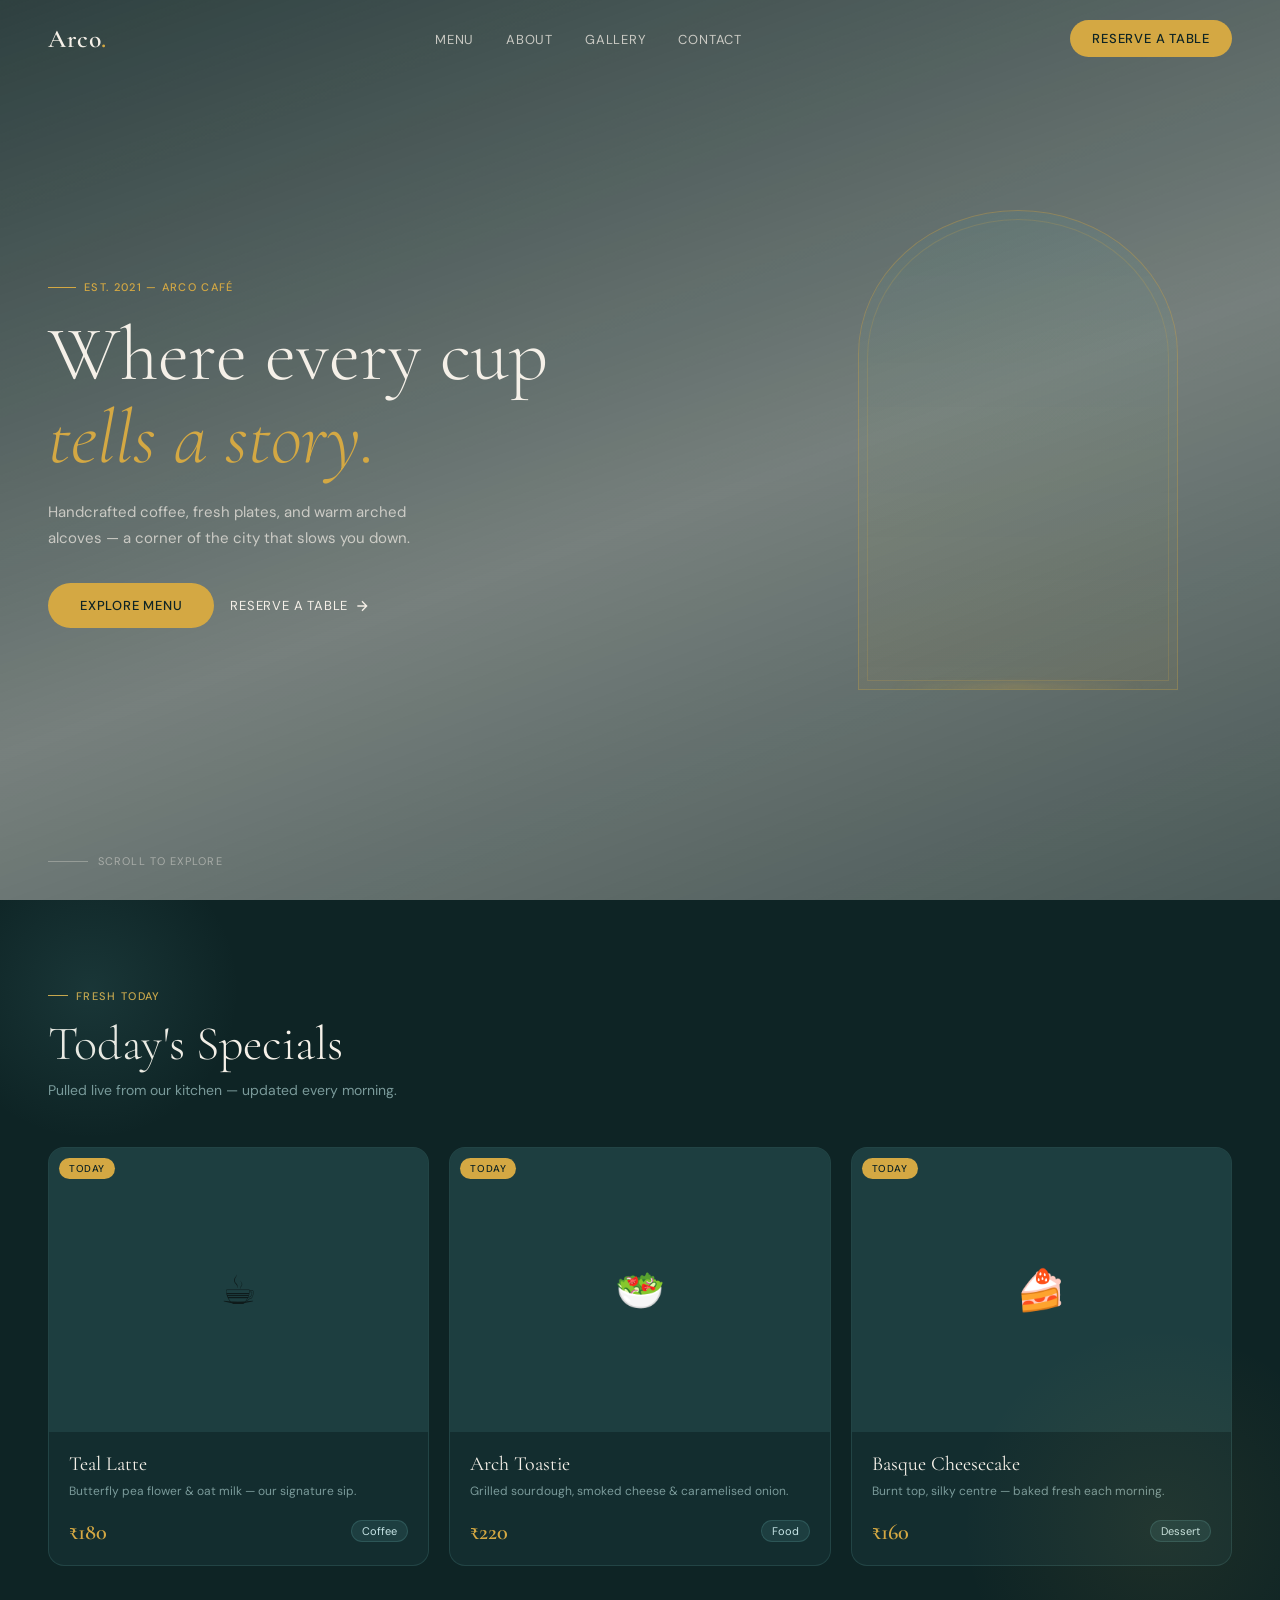
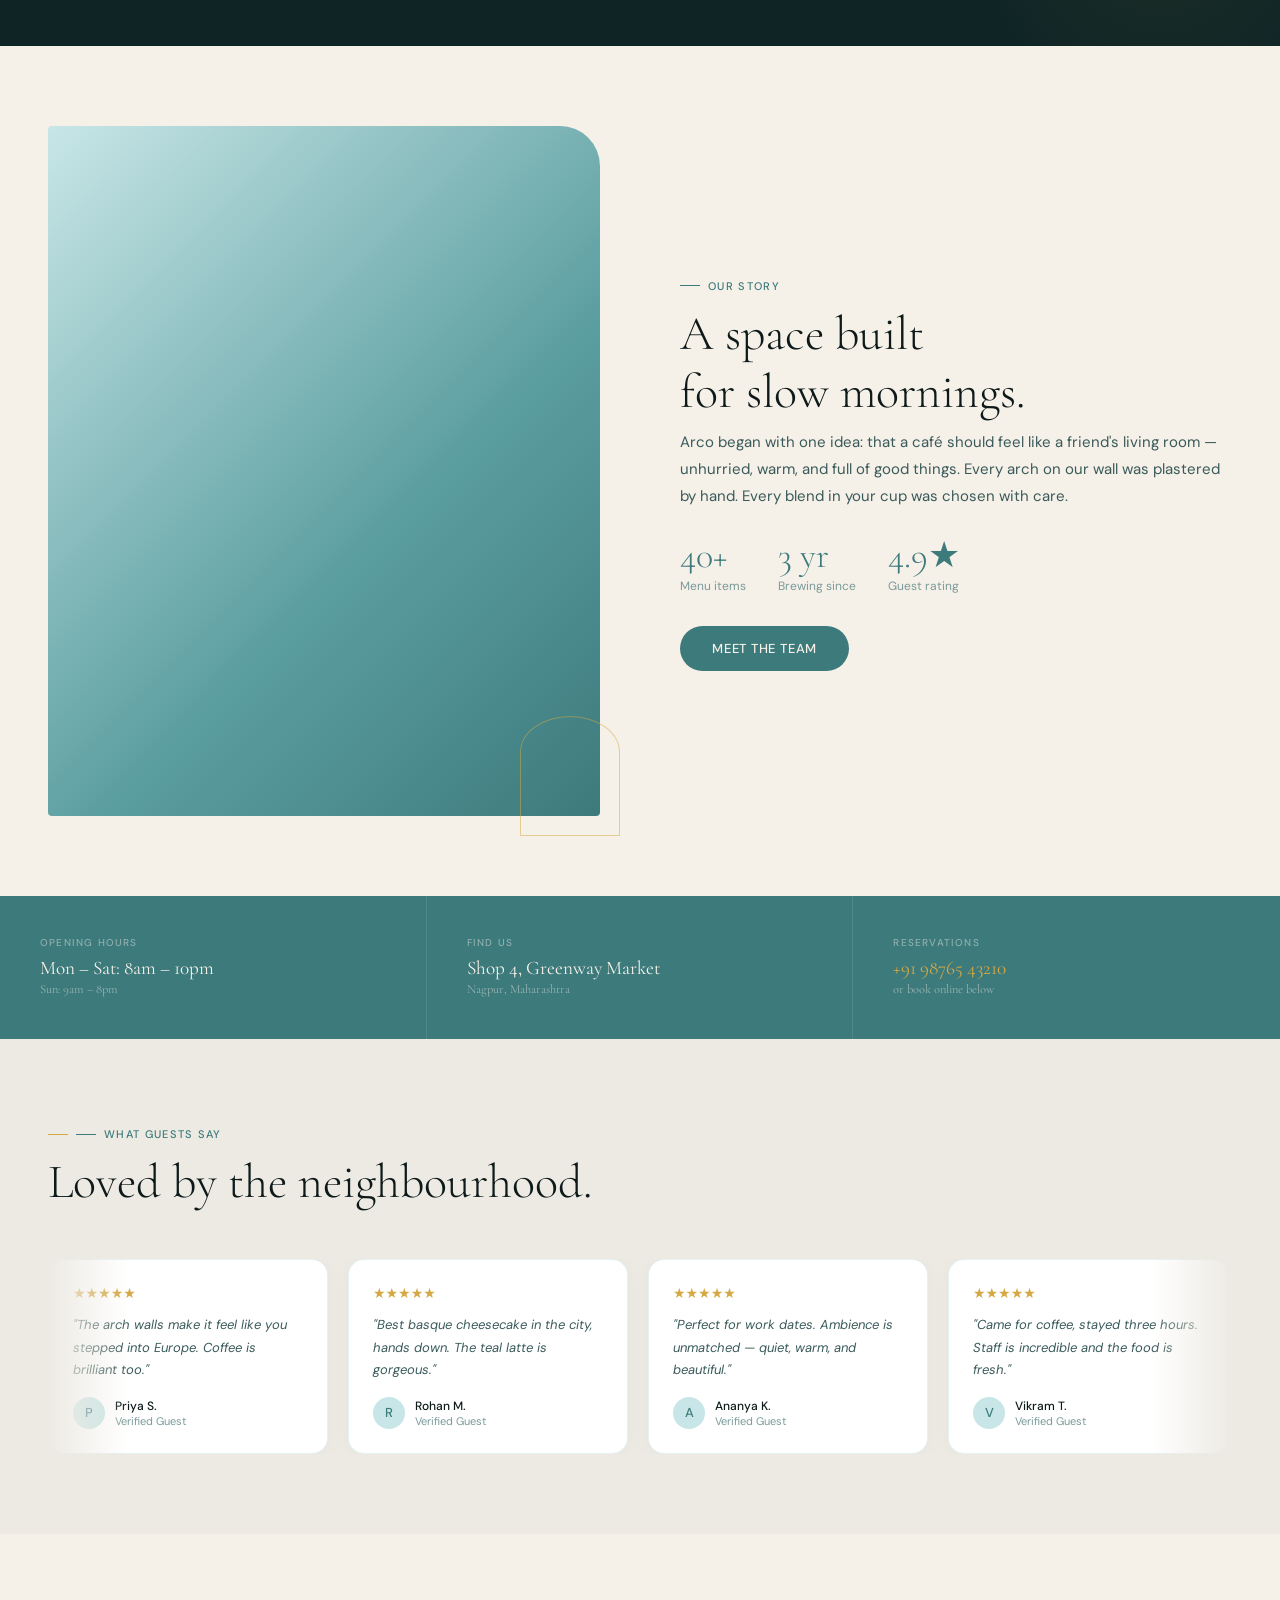
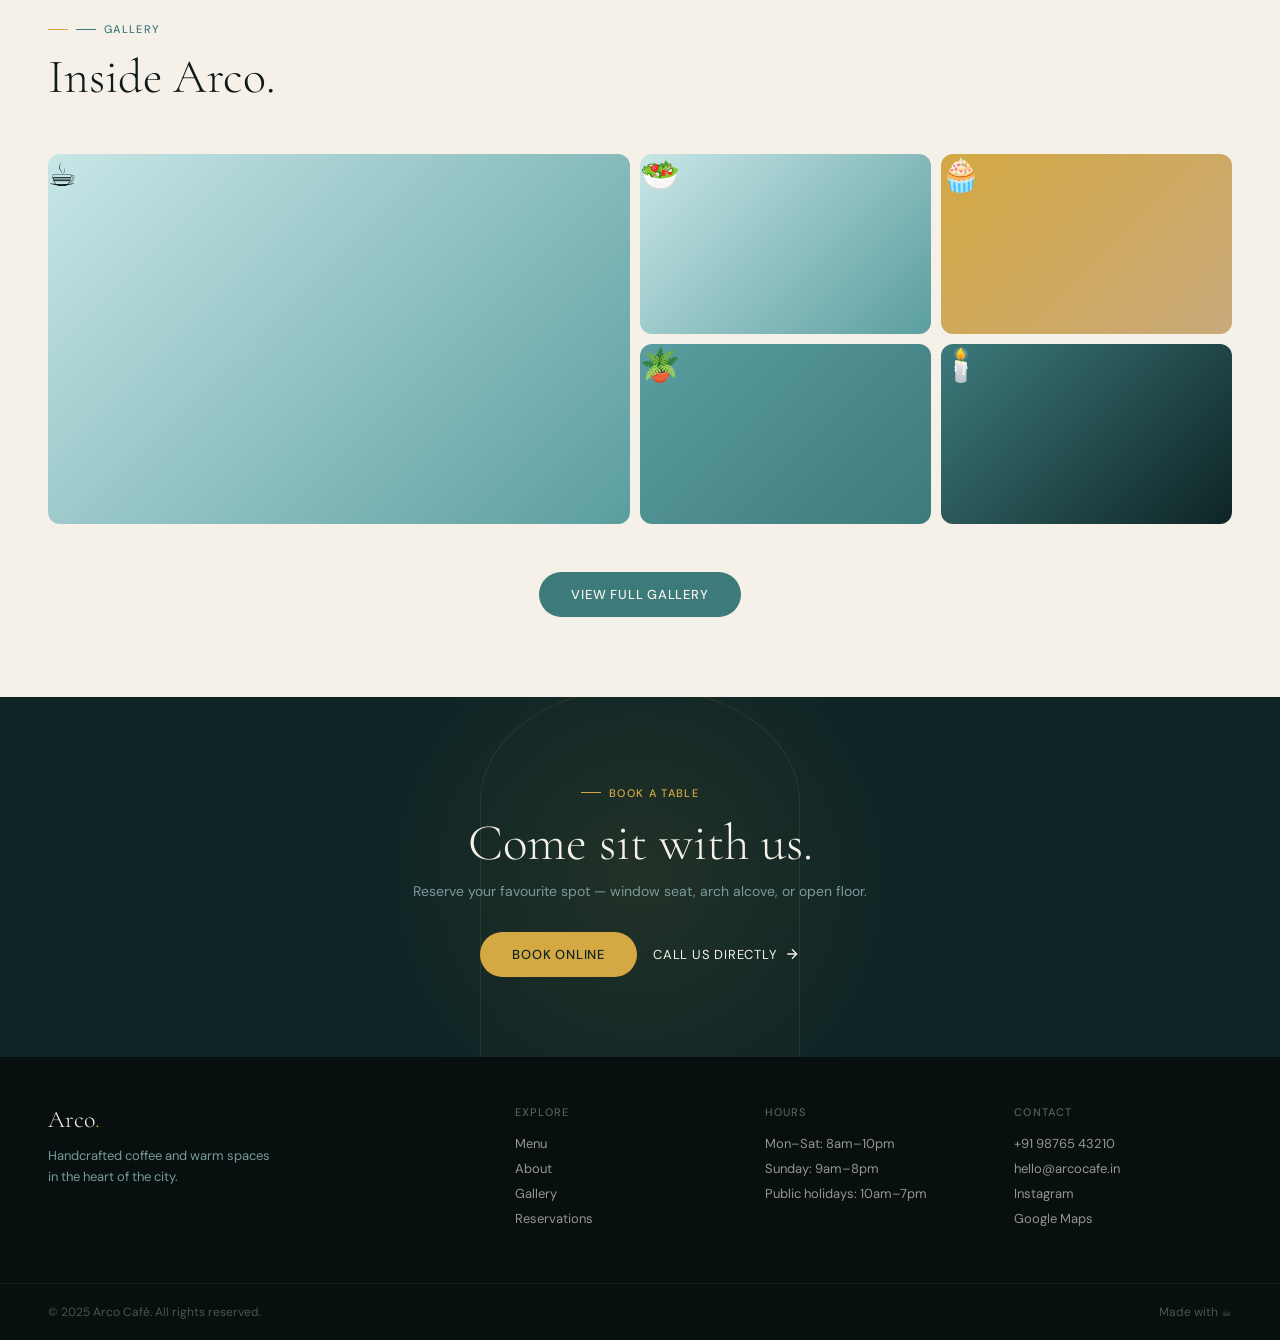
==== index.html @ 8abc5b69 "first commit" ====
<!DOCTYPE html>
<html lang="en">

<head>
    <meta charset="UTF-8" />
    <meta name="viewport" content="width=device-width, initial-scale=1.0" />
    <title>Arco Café — Where Every Cup Tells a Story</title>
    <link rel="preconnect" href="https://fonts.googleapis.com" />
    <link rel="preconnect" href="https://fonts.gstatic.com" crossorigin />
    <link
        href="https://fonts.googleapis.com/css2?family=Cormorant+Garamond:ital,wght@0,300;0,400;0,600;1,300;1,400&family=DM+Sans:wght@300;400;500&display=swap"
        rel="stylesheet" />

    <style>
        /* ─── TOKENS ─────────────────────────────────────── */
        :root {
            --teal: #5B9EA0;
            --teal-deep: #3D7A7C;
            --teal-pale: #C8E6E7;
            --teal-bg: #0E2425;
            /* very dark teal — ceiling color */
            --gold: #D4A843;
            --gold-pale: #F5E6C0;
            --cream: #F5F0E8;
            --arch-white: #EDEAE3;
            --wood: #C8A97A;
            --text-dark: #0E1A1A;
            --text-mid: #3A5A5A;
            --text-muted: #7A9A9A;

            --font-display: 'Cormorant Garamond', Georgia, serif;
            --font-body: 'DM Sans', system-ui, sans-serif;

            --ease: cubic-bezier(0.22, 1, 0.36, 1);
        }

        /* ─── RESET ──────────────────────────────────────── */
        *,
        *::before,
        *::after {
            box-sizing: border-box;
            margin: 0;
            padding: 0;
        }

        html {
            scroll-behavior: smooth;
        }

        body {
            font-family: var(--font-body);
            background: var(--cream);
            color: var(--text-dark);
            overflow-x: hidden;
        }

        img {
            display: block;
            max-width: 100%;
        }

        a {
            text-decoration: none;
            color: inherit;
        }

        /* ─── NAV ────────────────────────────────────────── */
        nav {
            position: fixed;
            top: 0;
            left: 0;
            right: 0;
            z-index: 100;
            display: flex;
            align-items: center;
            justify-content: space-between;
            padding: 1.25rem 3rem;
            transition: background 0.4s var(--ease), backdrop-filter 0.4s;
        }

        nav.scrolled {
            background: rgba(14, 36, 37, 0.85);
            backdrop-filter: blur(16px);
            -webkit-backdrop-filter: blur(16px);
        }

        .nav-logo {
            font-family: var(--font-display);
            font-size: 1.6rem;
            font-weight: 600;
            color: var(--cream);
            letter-spacing: 0.02em;
        }

        .nav-logo span {
            color: var(--gold);
        }

        .nav-links {
            display: flex;
            gap: 2rem;
            list-style: none;
        }

        .nav-links a {
            font-size: 13px;
            font-weight: 400;
            letter-spacing: 0.06em;
            color: rgba(245, 240, 232, 0.75);
            text-transform: uppercase;
            transition: color 0.2s;
        }

        .nav-links a:hover {
            color: var(--gold);
        }

        .nav-cta {
            font-size: 13px;
            font-weight: 500;
            letter-spacing: 0.06em;
            text-transform: uppercase;
            color: var(--teal-bg);
            background: var(--gold);
            padding: 10px 22px;
            border-radius: 50px;
            transition: background 0.2s, transform 0.2s;
            white-space: nowrap;
        }

        .nav-cta:hover {
            background: #e8bc5a;
            transform: translateY(-1px);
        }

        .hamburger {
            display: none;
            flex-direction: column;
            gap: 5px;
            cursor: pointer;
        }

        .hamburger span {
            display: block;
            width: 22px;
            height: 2px;
            background: var(--cream);
            border-radius: 2px;
            transition: 0.3s;
        }

        /* ─── HERO ───────────────────────────────────────── */
        .hero {
            position: relative;
            height: 100svh;
            min-height: 600px;
            display: flex;
            align-items: center;
            overflow: hidden;
        }

        .hero-bg {
            position: absolute;
            inset: 0;
            background:
                linear-gradient(160deg, rgba(14, 36, 37, 0.88) 0%, rgba(14, 36, 37, 0.55) 55%, rgba(14, 36, 37, 0.75) 100%),
                url('https://images.unsplash.com/photo-1554118811-1e0d58224f24?w=1600&q=80') center/cover no-repeat;
            transform: scale(1.06);
            transition: transform 0.1s linear;
            will-change: transform;
        }

        /* Arch frame — the cafe's signature arched alcoves */
        .hero-arch {
            position: absolute;
            right: 8vw;
            top: 50%;
            transform: translateY(-50%);
            width: min(320px, 36vw);
            aspect-ratio: 2/3;
            border: 1.5px solid rgba(212, 168, 67, 0.35);
            border-radius: 50% 50% 0 0 / 30% 30% 0 0;
            display: flex;
            align-items: flex-end;
            justify-content: center;
            padding-bottom: 1.5rem;
            overflow: hidden;
            opacity: 0;
            transform: translateY(-40%) translateX(30px);
            transition: opacity 0.9s var(--ease) 0.6s, transform 0.9s var(--ease) 0.6s;
        }

        .hero-arch.visible {
            opacity: 1;
            transform: translateY(-50%) translateX(0);
        }

        .hero-arch::before {
            content: '';
            position: absolute;
            inset: 0;
            background: linear-gradient(to bottom, rgba(91, 158, 160, 0.12), rgba(212, 168, 67, 0.08));
            border-radius: inherit;
        }

        .hero-arch-inner {
            position: absolute;
            inset: 8px;
            border: 0.5px solid rgba(212, 168, 67, 0.2);
            border-radius: 50% 50% 0 0 / 30% 30% 0 0;
        }

        .arch-led {
            position: absolute;
            bottom: 0;
            left: 10%;
            right: 10%;
            height: 3px;
            background: linear-gradient(90deg, transparent, var(--gold), transparent);
            filter: blur(4px);
            opacity: 0.7;
        }

        .hero-content {
            position: relative;
            z-index: 2;
            padding: 0 3rem;
            max-width: 620px;
            opacity: 0;
            transform: translateY(24px);
            transition: opacity 0.9s var(--ease) 0.2s, transform 0.9s var(--ease) 0.2s;
        }

        .hero-content.visible {
            opacity: 1;
            transform: translateY(0);
        }

        .hero-eyebrow {
            display: inline-flex;
            align-items: center;
            gap: 8px;
            font-size: 11px;
            font-weight: 500;
            letter-spacing: 0.12em;
            text-transform: uppercase;
            color: var(--gold);
            margin-bottom: 1.25rem;
        }

        .hero-eyebrow::before {
            content: '';
            display: block;
            width: 28px;
            height: 1px;
            background: var(--gold);
        }

        .hero-h1 {
            font-family: var(--font-display);
            font-size: clamp(3rem, 6vw, 5rem);
            font-weight: 300;
            line-height: 1.08;
            color: var(--cream);
            margin-bottom: 1.25rem;
        }

        .hero-h1 em {
            font-style: italic;
            color: var(--gold);
        }

        .hero-sub {
            font-size: 15px;
            line-height: 1.7;
            color: rgba(245, 240, 232, 0.7);
            max-width: 400px;
            margin-bottom: 2rem;
        }

        .hero-actions {
            display: flex;
            gap: 1rem;
            flex-wrap: wrap;
            align-items: center;
        }

        .btn-primary {
            font-size: 13px;
            font-weight: 500;
            letter-spacing: 0.06em;
            text-transform: uppercase;
            color: var(--teal-bg);
            background: var(--gold);
            padding: 14px 32px;
            border-radius: 50px;
            transition: background 0.2s, transform 0.2s;
        }

        .btn-primary:hover {
            background: #e8bc5a;
            transform: translateY(-2px);
        }

        .btn-ghost {
            font-size: 13px;
            font-weight: 400;
            letter-spacing: 0.06em;
            text-transform: uppercase;
            color: var(--cream);
            display: flex;
            align-items: center;
            gap: 6px;
            transition: color 0.2s;
        }

        .btn-ghost:hover {
            color: var(--gold);
        }

        .btn-ghost svg {
            transition: transform 0.2s;
        }

        .btn-ghost:hover svg {
            transform: translateX(3px);
        }

        .hero-scroll {
            position: absolute;
            bottom: 2rem;
            left: 3rem;
            display: flex;
            align-items: center;
            gap: 10px;
            font-size: 11px;
            letter-spacing: 0.1em;
            text-transform: uppercase;
            color: rgba(245, 240, 232, 0.45);
            z-index: 2;
            animation: scrollpulse 2.5s ease-in-out infinite;
        }

        .scroll-line {
            width: 40px;
            height: 1px;
            background: rgba(245, 240, 232, 0.3);
        }

        @keyframes scrollpulse {

            0%,
            100% {
                opacity: .45
            }

            50% {
                opacity: .85
            }
        }

        /* ─── TODAY'S SPECIALS ───────────────────────────── */
        .specials {
            padding: 5rem 3rem;
            background: var(--teal-bg);
            position: relative;
            overflow: hidden;
        }

        .specials::before {
            content: '';
            position: absolute;
            top: -60px;
            left: -60px;
            width: 300px;
            height: 300px;
            background: radial-gradient(circle, rgba(91, 158, 160, 0.15) 0%, transparent 70%);
            border-radius: 50%;
            pointer-events: none;
        }

        .specials::after {
            content: '';
            position: absolute;
            bottom: -80px;
            right: -80px;
            width: 400px;
            height: 400px;
            background: radial-gradient(circle, rgba(212, 168, 67, 0.08) 0%, transparent 70%);
            border-radius: 50%;
            pointer-events: none;
        }

        .section-label {
            display: inline-flex;
            align-items: center;
            gap: 8px;
            font-size: 11px;
            font-weight: 500;
            letter-spacing: 0.12em;
            text-transform: uppercase;
            color: var(--gold);
            margin-bottom: 0.75rem;
        }

        .section-label::before {
            content: '';
            display: block;
            width: 20px;
            height: 1px;
            background: var(--gold);
        }

        .section-title {
            font-family: var(--font-display);
            font-size: clamp(2rem, 4vw, 3rem);
            font-weight: 300;
            color: var(--cream);
            margin-bottom: 0.5rem;
        }

        .section-sub {
            font-size: 14px;
            color: var(--text-muted);
            margin-bottom: 3rem;
        }

        .specials-grid {
            display: grid;
            grid-template-columns: repeat(auto-fit, minmax(260px, 1fr));
            gap: 1.25rem;
        }

        .special-card {
            background: rgba(91, 158, 160, 0.08);
            border: 0.5px solid rgba(91, 158, 160, 0.2);
            border-radius: 16px;
            overflow: hidden;
            transition: border-color 0.25s, transform 0.25s var(--ease);
            opacity: 0;
            transform: translateY(20px);
            transition: opacity 0.6s var(--ease), transform 0.6s var(--ease), border-color 0.25s;
        }

        .special-card.visible {
            opacity: 1;
            transform: translateY(0);
        }

        .special-card:hover {
            border-color: rgba(212, 168, 67, 0.4);
            transform: translateY(-4px);
        }

        .special-img {
            width: 100%;
            aspect-ratio: 4/3;
            background: rgba(91, 158, 160, 0.15);
            display: flex;
            align-items: center;
            justify-content: center;
            font-size: 2.5rem;
            position: relative;
            overflow: hidden;
        }

        .special-img img {
            width: 100%;
            height: 100%;
            object-fit: cover;
            position: absolute;
            inset: 0;
            transition: transform 0.5s var(--ease);
        }

        .special-card:hover .special-img img {
            transform: scale(1.04);
        }

        .badge-today {
            position: absolute;
            top: 10px;
            left: 10px;
            font-size: 10px;
            font-weight: 500;
            letter-spacing: 0.06em;
            text-transform: uppercase;
            background: var(--gold);
            color: var(--teal-bg);
            padding: 4px 10px;
            border-radius: 20px;
        }

        .special-body {
            padding: 1.25rem;
        }

        .special-name {
            font-family: var(--font-display);
            font-size: 1.25rem;
            font-weight: 400;
            color: var(--cream);
            margin-bottom: 0.4rem;
        }

        .special-desc {
            font-size: 12px;
            color: var(--text-muted);
            line-height: 1.6;
            margin-bottom: 1rem;
        }

        .special-footer {
            display: flex;
            align-items: center;
            justify-content: space-between;
        }

        .special-price {
            font-family: var(--font-display);
            font-size: 1.4rem;
            font-weight: 600;
            color: var(--gold);
        }

        .special-tag {
            font-size: 11px;
            padding: 3px 10px;
            border-radius: 20px;
            background: rgba(91, 158, 160, 0.15);
            color: var(--teal-pale);
            border: 0.5px solid rgba(91, 158, 160, 0.25);
        }

        /* Loading skeleton */
        .skeleton {
            background: linear-gradient(90deg, rgba(91, 158, 160, 0.08) 25%, rgba(91, 158, 160, 0.15) 50%, rgba(91, 158, 160, 0.08) 75%);
            background-size: 200% 100%;
            animation: shimmer 1.5s infinite;
            border-radius: 8px;
        }

        @keyframes shimmer {
            0% {
                background-position: 200% 0
            }

            100% {
                background-position: -200% 0
            }
        }

        /* ─── ABOUT STRIP ────────────────────────────────── */
        .about-strip {
            padding: 5rem 3rem;
            display: grid;
            grid-template-columns: 1fr 1fr;
            gap: 5rem;
            align-items: center;
            background: var(--cream);
        }

        .about-img-wrap {
            position: relative;
            opacity: 0;
            transform: translateX(-24px);
            transition: opacity 0.8s var(--ease), transform 0.8s var(--ease);
        }

        .about-img-wrap.visible {
            opacity: 1;
            transform: translateX(0);
        }

        .about-img-main {
            border-radius: 4px 40px 4px 4px;
            aspect-ratio: 4/5;
            width: 100%;
            object-fit: cover;
            background: var(--teal-pale);
            /* placeholder color until real image */
            background: linear-gradient(135deg, #C8E6E7 0%, #5B9EA0 100%);
        }

        .about-arch-accent {
            position: absolute;
            bottom: -20px;
            right: -20px;
            width: 100px;
            height: 120px;
            border: 1.5px solid var(--gold);
            border-radius: 50% 50% 0 0 / 30% 30% 0 0;
            opacity: 0.5;
        }

        .about-text {
            opacity: 0;
            transform: translateX(24px);
            transition: opacity 0.8s var(--ease) 0.15s, transform 0.8s var(--ease) 0.15s;
        }

        .about-text.visible {
            opacity: 1;
            transform: translateX(0);
        }

        .about-text .section-label {
            color: var(--teal-deep);
        }

        .about-text .section-label::before {
            background: var(--teal-deep);
        }

        .about-text .section-title {
            color: var(--text-dark);
        }

        .about-body {
            font-size: 15px;
            line-height: 1.8;
            color: var(--text-mid);
            margin-bottom: 1.75rem;
        }

        .about-stats {
            display: flex;
            gap: 2rem;
            margin-bottom: 2rem;
        }

        .stat-num {
            font-family: var(--font-display);
            font-size: 2.25rem;
            font-weight: 300;
            color: var(--teal-deep);
            line-height: 1;
        }

        .stat-label {
            font-size: 12px;
            color: var(--text-muted);
            margin-top: 4px;
        }

        .btn-teal {
            display: inline-block;
            font-size: 13px;
            font-weight: 500;
            letter-spacing: 0.06em;
            text-transform: uppercase;
            color: var(--cream);
            background: var(--teal-deep);
            padding: 14px 32px;
            border-radius: 50px;
            transition: background 0.2s, transform 0.2s;
        }

        .btn-teal:hover {
            background: var(--teal);
            transform: translateY(-2px);
        }

        /* ─── REVIEWS ─────────────────────────────────────── */
        .reviews {
            padding: 5rem 3rem;
            background: var(--arch-white);
            overflow: hidden;
        }

        .reviews-track-wrap {
            overflow: hidden;
            margin-top: 3rem;
            position: relative;
        }

        .reviews-track-wrap::before,
        .reviews-track-wrap::after {
            content: '';
            position: absolute;
            top: 0;
            bottom: 0;
            width: 80px;
            z-index: 2;
            pointer-events: none;
        }

        .reviews-track-wrap::before {
            left: 0;
            background: linear-gradient(to right, var(--arch-white), transparent);
        }

        .reviews-track-wrap::after {
            right: 0;
            background: linear-gradient(to left, var(--arch-white), transparent);
        }

        .reviews-track {
            display: flex;
            gap: 1.25rem;
            animation: marquee 28s linear infinite;
            width: max-content;
        }

        .reviews-track:hover {
            animation-play-state: paused;
        }

        @keyframes marquee {
            0% {
                transform: translateX(0)
            }

            100% {
                transform: translateX(-50%)
            }
        }

        .review-card {
            background: #fff;
            border-radius: 16px;
            border: 0.5px solid rgba(91, 158, 160, 0.15);
            padding: 1.5rem;
            width: 280px;
            flex-shrink: 0;
            box-shadow: 0 2px 16px rgba(91, 158, 160, 0.06);
        }

        .review-stars {
            color: var(--gold);
            font-size: 14px;
            margin-bottom: 0.75rem;
        }

        .review-text {
            font-size: 13px;
            line-height: 1.7;
            color: var(--text-mid);
            margin-bottom: 1rem;
            font-style: italic;
        }

        .review-author {
            display: flex;
            align-items: center;
            gap: 10px;
        }

        .review-avatar {
            width: 32px;
            height: 32px;
            border-radius: 50%;
            background: var(--teal-pale);
            display: flex;
            align-items: center;
            justify-content: center;
            font-size: 13px;
            font-weight: 500;
            color: var(--teal-deep);
            flex-shrink: 0;
        }

        .review-name {
            font-size: 12px;
            font-weight: 500;
            color: var(--text-dark);
        }

        .review-date {
            font-size: 11px;
            color: var(--text-muted);
        }

        /* ─── HOURS & LOCATION ──────────────────────────── */
        .info-bar {
            background: var(--teal-deep);
            display: grid;
            grid-template-columns: repeat(3, 1fr);
            divide: 1px solid rgba(255, 255, 255, 0.1);
        }

        .info-item {
            padding: 2.5rem;
            border-right: 0.5px solid rgba(255, 255, 255, 0.1);
            display: flex;
            flex-direction: column;
            gap: 6px;
        }

        .info-item:last-child {
            border-right: none;
        }

        .info-label {
            font-size: 10px;
            font-weight: 500;
            letter-spacing: 0.12em;
            text-transform: uppercase;
            color: rgba(245, 240, 232, 0.45);
        }

        .info-value {
            font-family: var(--font-display);
            font-size: 1.2rem;
            font-weight: 400;
            color: var(--cream);
            line-height: 1.4;
        }

        .info-value small {
            display: block;
            font-size: 0.65em;
            color: rgba(245, 240, 232, 0.5);
        }

        /* ─── GALLERY STRIP ──────────────────────────────── */
        .gallery-strip {
            padding: 5rem 3rem;
            background: var(--cream);
        }

        .gallery-grid {
            display: grid;
            grid-template-columns: 2fr 1fr 1fr;
            grid-template-rows: auto auto;
            gap: 10px;
            margin-top: 3rem;
        }

        .gallery-item {
            border-radius: 12px;
            overflow: hidden;
            background: var(--teal-pale);
            position: relative;
            cursor: pointer;
        }

        .gallery-item:first-child {
            grid-row: span 2;
        }

        .gallery-item img,
        .gallery-item .gallery-placeholder {
            width: 100%;
            height: 100%;
            object-fit: cover;
            min-height: 180px;
            display: block;
            transition: transform 0.5s var(--ease);
        }

        .gallery-item:hover img,
        .gallery-item:hover .gallery-placeholder {
            transform: scale(1.04);
        }

        .gallery-placeholder {
            background: linear-gradient(135deg, var(--teal-pale), var(--teal));
            display: flex;
            align-items: center;
            justify-content: center;
            font-size: 2rem;
        }

        .gallery-overlay {
            position: absolute;
            inset: 0;
            background: rgba(14, 36, 37, 0);
            transition: background 0.3s;
            display: flex;
            align-items: center;
            justify-content: center;
        }

        .gallery-item:hover .gallery-overlay {
            background: rgba(14, 36, 37, 0.35);
        }

        .gallery-overlay-icon {
            color: white;
            font-size: 1.5rem;
            opacity: 0;
            transform: scale(0.8);
            transition: opacity 0.3s, transform 0.3s;
        }

        .gallery-item:hover .gallery-overlay-icon {
            opacity: 1;
            transform: scale(1);
        }

        .gallery-cta {
            text-align: center;
            margin-top: 2rem;
        }

        /* ─── CTA BANNER ─────────────────────────────────── */
        .cta-banner {
            position: relative;
            overflow: hidden;
            background: var(--teal-bg);
            padding: 5rem 3rem;
            text-align: center;
        }

        .cta-banner::before {
            content: '';
            position: absolute;
            top: 50%;
            left: 50%;
            transform: translate(-50%, -50%);
            width: 600px;
            height: 600px;
            background: radial-gradient(circle, rgba(212, 168, 67, 0.1) 0%, transparent 65%);
            border-radius: 50%;
            pointer-events: none;
        }

        /* Big italic arch shape as bg decor */
        .cta-arch {
            position: absolute;
            left: 50%;
            top: 50%;
            transform: translate(-50%, -50%);
            width: 320px;
            height: 380px;
            border: 0.5px solid rgba(212, 168, 67, 0.12);
            border-radius: 50% 50% 0 0 / 30% 30% 0 0;
            pointer-events: none;
        }

        .cta-banner .section-title {
            color: var(--cream);
            font-size: clamp(2rem, 4vw, 3.25rem);
            position: relative;
            z-index: 1;
        }

        .cta-banner .section-sub {
            position: relative;
            z-index: 1;
            margin-bottom: 2rem;
        }

        .cta-actions {
            display: flex;
            gap: 1rem;
            justify-content: center;
            flex-wrap: wrap;
            position: relative;
            z-index: 1;
        }

        /* ─── FOOTER ─────────────────────────────────────── */
        footer {
            background: #070F0F;
            padding: 3rem;
            display: grid;
            grid-template-columns: 2fr 1fr 1fr 1fr;
            gap: 2rem;
        }

        .footer-logo {
            font-family: var(--font-display);
            font-size: 1.5rem;
            font-weight: 300;
            color: var(--cream);
            margin-bottom: 0.75rem;
        }

        .footer-logo span {
            color: var(--gold);
        }

        .footer-tagline {
            font-size: 13px;
            color: var(--text-muted);
            line-height: 1.6;
        }

        .footer-col-title {
            font-size: 11px;
            font-weight: 500;
            letter-spacing: 0.1em;
            text-transform: uppercase;
            color: rgba(245, 240, 232, 0.35);
            margin-bottom: 1rem;
        }

        .footer-col a {
            display: block;
            font-size: 13px;
            color: rgba(245, 240, 232, 0.6);
            margin-bottom: 0.5rem;
            transition: color 0.2s;
        }

        .footer-col a:hover {
            color: var(--gold);
        }

        .footer-bottom {
            background: #070F0F;
            border-top: 0.5px solid rgba(255, 255, 255, 0.06);
            padding: 1.25rem 3rem;
            display: flex;
            justify-content: space-between;
            align-items: center;
            font-size: 12px;
            color: rgba(245, 240, 232, 0.3);
        }

        /* ─── MOBILE NAV DRAWER ──────────────────────────── */
        .mobile-drawer {
            position: fixed;
            inset: 0;
            z-index: 200;
            display: flex;
            flex-direction: column;
            background: var(--teal-bg);
            padding: 2rem;
            transform: translateX(-100%);
            transition: transform 0.4s var(--ease);
        }

        .mobile-drawer.open {
            transform: translateX(0);
        }

        .drawer-top {
            display: flex;
            justify-content: space-between;
            align-items: center;
            margin-bottom: 3rem;
        }

        .drawer-close {
            font-size: 1.5rem;
            color: var(--cream);
            cursor: pointer;
            background: none;
            border: none;
        }

        .drawer-links {
            list-style: none;
            display: flex;
            flex-direction: column;
            gap: 1.5rem;
        }

        .drawer-links a {
            font-family: var(--font-display);
            font-size: 2rem;
            font-weight: 300;
            color: var(--cream);
            transition: color 0.2s;
        }

        .drawer-links a:hover {
            color: var(--gold);
        }

        .drawer-cta {
            margin-top: 3rem;
        }

        /* ─── RESPONSIVE ─────────────────────────────────── */
        @media (max-width: 900px) {
            nav {
                padding: 1rem 1.5rem;
            }

            .nav-links,
            .nav-cta {
                display: none;
            }

            .hamburger {
                display: flex;
            }

            .hero-content {
                padding: 0 1.5rem;
                max-width: 100%;
            }

            .hero-arch {
                display: none;
            }

            .hero-scroll {
                left: 1.5rem;
            }

            .specials,
            .about-strip,
            .gallery-strip,
            .cta-banner,
            .reviews {
                padding: 3rem 1.5rem;
            }

            .about-strip {
                grid-template-columns: 1fr;
                gap: 2.5rem;
            }

            .about-img-wrap {
                max-width: 400px;
            }

            .info-bar {
                grid-template-columns: 1fr;
            }

            .info-item {
                border-right: none;
                border-bottom: 0.5px solid rgba(255, 255, 255, 0.1);
                padding: 1.75rem 1.5rem;
            }

            .info-item:last-child {
                border-bottom: none;
            }

            .gallery-grid {
                grid-template-columns: 1fr 1fr;
                grid-template-rows: auto;
            }

            .gallery-item:first-child {
                grid-row: span 1;
                grid-column: span 2;
            }

            footer {
                grid-template-columns: 1fr 1fr;
                gap: 1.5rem;
                padding: 2rem 1.5rem;
            }

            .footer-bottom {
                padding: 1rem 1.5rem;
                flex-direction: column;
                gap: 0.5rem;
                text-align: center;
            }
        }

        @media (max-width: 500px) {
            .gallery-grid {
                grid-template-columns: 1fr;
            }

            .gallery-item:first-child {
                grid-column: span 1;
            }

            footer {
                grid-template-columns: 1fr;
            }

            .about-stats {
                gap: 1.5rem;
            }

            .cta-actions {
                flex-direction: column;
                align-items: center;
            }
        }

        @media (prefers-reduced-motion: reduce) {

            *,
            *::before,
            *::after {
                animation-duration: 0.01ms !important;
                transition-duration: 0.01ms !important;
            }
        }
    </style>
</head>

<body>

    <!-- NAV -->
    <nav id="navbar">
        <div class="nav-logo">Arco<span>.</span></div>
        <ul class="nav-links">
            <li><a href="menu.html">Menu</a></li>
            <li><a href="#about">About</a></li>
            <li><a href="#gallery">Gallery</a></li>
            <li><a href="#contact">Contact</a></li>
        </ul>
        <a href="#reserve" class="nav-cta">Reserve a Table</a>
        <div class="hamburger" id="hamburger" onclick="openDrawer()">
            <span></span><span></span><span></span>
        </div>
    </nav>

    <!-- MOBILE DRAWER -->
    <div class="mobile-drawer" id="drawer">
        <div class="drawer-top">
            <div class="nav-logo" style="color:var(--cream)">Arco<span style="color:var(--gold)">.</span></div>
            <button class="drawer-close" onclick="closeDrawer()">✕</button>
        </div>
        <ul class="drawer-links">
            <li><a href="menu.html" onclick="closeDrawer()">Menu</a></li>
            <li><a href="#about" onclick="closeDrawer()">About</a></li>
            <li><a href="#gallery" onclick="closeDrawer()">Gallery</a></li>
            <li><a href="#contact" onclick="closeDrawer()">Contact</a></li>
        </ul>
        <div class="drawer-cta">
            <a href="#reserve" class="btn-primary" onclick="closeDrawer()">Reserve a Table</a>
        </div>
    </div>

    <!-- HERO -->
    <section class="hero" id="hero">
        <div class="hero-bg" id="heroBg"></div>

        <!-- Signature arch frame -->
        <div class="hero-arch" id="heroArch">
            <div class="hero-arch-inner"></div>
            <div class="arch-led"></div>
        </div>

        <div class="hero-content" id="heroContent">
            <div class="hero-eyebrow">Est. 2021 — Arco Café</div>
            <h1 class="hero-h1">
                Where every cup<br><em>tells a story.</em>
            </h1>
            <p class="hero-sub">
                Handcrafted coffee, fresh plates, and warm arched alcoves — a corner of the city that slows you down.
            </p>
            <div class="hero-actions">
                <a href="menu.html" class="btn-primary">Explore Menu</a>
                <a href="#reserve" class="btn-ghost">
                    Reserve a table
                    <svg width="16" height="16" viewBox="0 0 24 24" fill="none" stroke="currentColor" stroke-width="2">
                        <path d="M5 12h14M12 5l7 7-7 7" />
                    </svg>
                </a>
            </div>
        </div>

        <div class="hero-scroll">
            <div class="scroll-line"></div>
            Scroll to explore
        </div>
    </section>

    <!-- TODAY'S SPECIALS -->
    <section class="specials" id="menu">
        <div class="section-label">Fresh Today</div>
        <h2 class="section-title">Today's Specials</h2>
        <p class="section-sub">Pulled live from our kitchen — updated every morning.</p>

        <div class="specials-grid" id="specialsGrid">
            <!-- Skeleton placeholders -->
            <div class="special-card" style="opacity:1;transform:none;">
                <div class="special-img skeleton" style="min-height:200px;border-radius:0;"></div>
                <div class="special-body">
                    <div class="skeleton" style="height:18px;width:60%;margin-bottom:8px;"></div>
                    <div class="skeleton" style="height:12px;width:90%;margin-bottom:4px;"></div>
                    <div class="skeleton" style="height:12px;width:70%;margin-bottom:16px;"></div>
                    <div class="skeleton" style="height:16px;width:30%;"></div>
                </div>
            </div>
            <div class="special-card" style="opacity:1;transform:none;">
                <div class="special-img skeleton" style="min-height:200px;border-radius:0;"></div>
                <div class="special-body">
                    <div class="skeleton" style="height:18px;width:55%;margin-bottom:8px;"></div>
                    <div class="skeleton" style="height:12px;width:85%;margin-bottom:4px;"></div>
                    <div class="skeleton" style="height:12px;width:60%;margin-bottom:16px;"></div>
                    <div class="skeleton" style="height:16px;width:30%;"></div>
                </div>
            </div>
            <div class="special-card" style="opacity:1;transform:none;">
                <div class="special-img skeleton" style="min-height:200px;border-radius:0;"></div>
                <div class="special-body">
                    <div class="skeleton" style="height:18px;width:65%;margin-bottom:8px;"></div>
                    <div class="skeleton" style="height:12px;width:80%;margin-bottom:4px;"></div>
                    <div class="skeleton" style="height:12px;width:50%;margin-bottom:16px;"></div>
                    <div class="skeleton" style="height:16px;width:30%;"></div>
                </div>
            </div>
        </div>
    </section>

    <!-- ABOUT -->
    <section class="about-strip" id="about">
        <div class="about-img-wrap reveal-left">
            <!-- Replace src with real cafe photo -->
            <div class="about-img-main"
                style="min-height:420px; background:linear-gradient(135deg,#C8E6E7 0%,#5B9EA0 60%,#3D7A7C 100%);border-radius:4px 40px 4px 4px;">
            </div>
            <div class="about-arch-accent"></div>
        </div>
        <div class="about-text reveal-right">
            <div class="section-label">Our Story</div>
            <h2 class="section-title">A space built<br>for slow mornings.</h2>
            <p class="about-body">
                Arco began with one idea: that a café should feel like a friend's living room — unhurried, warm, and
                full of good things. Every arch on our wall was plastered by hand. Every blend in your cup was chosen
                with care.
            </p>
            <div class="about-stats">
                <div>
                    <div class="stat-num">40+</div>
                    <div class="stat-label">Menu items</div>
                </div>
                <div>
                    <div class="stat-num">3 yr</div>
                    <div class="stat-label">Brewing since</div>
                </div>
                <div>
                    <div class="stat-num">4.9★</div>
                    <div class="stat-label">Guest rating</div>
                </div>
            </div>
            <a href="#" class="btn-teal">Meet the team</a>
        </div>
    </section>

    <!-- INFO BAR (hours, address, phone — GAS-ready) -->
    <div class="info-bar" id="infoBar">
        <div class="info-item">
            <div class="info-label">Opening Hours</div>
            <div class="info-value" id="infoHours">
                Mon – Sat: 8am – 10pm
                <small>Sun: 9am – 8pm</small>
            </div>
        </div>
        <div class="info-item">
            <div class="info-label">Find Us</div>
            <div class="info-value" id="infoAddress">
                Shop 4, Greenway Market<br>
                <small id="infoCity">Nagpur, Maharashtra</small>
            </div>
        </div>
        <div class="info-item">
            <div class="info-label">Reservations</div>
            <div class="info-value">
                <a href="tel:+919876543210" style="color:var(--gold)">+91 98765 43210</a>
                <small>or book online below</small>
            </div>
        </div>
    </div>

    <!-- REVIEWS -->
    <section class="reviews" id="reviews">
        <div class="section-label" style="color:var(--teal-deep)">
            <span style="display:inline-flex;align-items:center;gap:8px;">
                <span style="display:block;width:20px;height:1px;background:var(--teal-deep)"></span>
                What guests say
            </span>
        </div>
        <h2 class="section-title" style="color:var(--text-dark)">Loved by the neighbourhood.</h2>

        <div class="reviews-track-wrap">
            <div class="reviews-track" id="reviewsTrack">
                <!-- Duplicated for seamless loop — JS will fill from GAS -->
            </div>
        </div>
    </section>

    <!-- GALLERY -->
    <section class="gallery-strip" id="gallery">
        <div class="section-label" style="color:var(--teal-deep)">
            <span style="display:inline-flex;align-items:center;gap:8px;">
                <span style="display:block;width:20px;height:1px;background:var(--teal-deep)"></span>
                Gallery
            </span>
        </div>
        <h2 class="section-title" style="color:var(--text-dark)">Inside Arco.</h2>

        <div class="gallery-grid">
            <div class="gallery-item">
                <div class="gallery-placeholder"
                    style="min-height:360px;background:linear-gradient(135deg,#C8E6E7,#5B9EA0);">☕</div>
                <div class="gallery-overlay">
                    <div class="gallery-overlay-icon">⊕</div>
                </div>
            </div>
            <div class="gallery-item">
                <div class="gallery-placeholder">🥗</div>
                <div class="gallery-overlay">
                    <div class="gallery-overlay-icon">⊕</div>
                </div>
            </div>
            <div class="gallery-item">
                <div class="gallery-placeholder" style="background:linear-gradient(135deg,#D4A843,#C8A97A);">🧁</div>
                <div class="gallery-overlay">
                    <div class="gallery-overlay-icon">⊕</div>
                </div>
            </div>
            <div class="gallery-item">
                <div class="gallery-placeholder" style="background:linear-gradient(135deg,#5B9EA0,#3D7A7C);">🪴</div>
                <div class="gallery-overlay">
                    <div class="gallery-overlay-icon">⊕</div>
                </div>
            </div>
            <div class="gallery-item">
                <div class="gallery-placeholder" style="background:linear-gradient(135deg,#3D7A7C,#0E2425);">🕯️</div>
                <div class="gallery-overlay">
                    <div class="gallery-overlay-icon">⊕</div>
                </div>
            </div>
        </div>
        <div class="gallery-cta">
            <a href="#" class="btn-teal" style="display:inline-block;margin-top:1rem;">View full gallery</a>
        </div>
    </section>

    <!-- CTA BANNER -->
    <section class="cta-banner" id="reserve">
        <div class="cta-arch"></div>
        <div class="section-label" style="color:var(--gold);justify-content:center;">
            Book a table
        </div>
        <h2 class="section-title" style="margin-bottom:0.5rem;">Come sit with us.</h2>
        <p class="section-sub" style="color:var(--text-muted);">
            Reserve your favourite spot — window seat, arch alcove, or open floor.
        </p>
        <div class="cta-actions">
            <a href="reservation.html" class="btn-primary">Book Online</a>
            <a href="tel:+919876543210" class="btn-ghost" style="color:var(--cream);">
                Call us directly
                <svg width="16" height="16" viewBox="0 0 24 24" fill="none" stroke="currentColor" stroke-width="2">
                    <path d="M5 12h14M12 5l7 7-7 7" />
                </svg>
            </a>
        </div>
    </section>

    <!-- FOOTER -->
    <footer id="contact">
        <div>
            <div class="footer-logo">Arco<span>.</span></div>
            <p class="footer-tagline">Handcrafted coffee and warm spaces<br>in the heart of the city.</p>
        </div>
        <div class="footer-col">
            <div class="footer-col-title">Explore</div>
            <a href="menu.html">Menu</a>
            <a href="#about">About</a>
            <a href="#gallery">Gallery</a>
            <a href="#reserve">Reservations</a>
        </div>
        <div class="footer-col">
            <div class="footer-col-title">Hours</div>
            <a>Mon–Sat: 8am–10pm</a>
            <a>Sunday: 9am–8pm</a>
            <a>Public holidays: 10am–7pm</a>
        </div>
        <div class="footer-col">
            <div class="footer-col-title">Contact</div>
            <a href="tel:+919876543210">+91 98765 43210</a>
            <a href="mailto:hello@arcocafe.in">hello@arcocafe.in</a>
            <a href="#">Instagram</a>
            <a href="#">Google Maps</a>
        </div>
    </footer>
    <div class="footer-bottom">
        <span>© 2025 Arco Café. All rights reserved.</span>
        <span>Made with ☕</span>
    </div>

    <script>
        /* ─── CONFIG ── Replace with your GAS Web App URL ── */
        const GAS_URL = 'YOUR_GAS_WEB_APP_URL_HERE';

        /* ─── NAV SCROLL ─────────────────────────────────── */
        const navbar = document.getElementById('navbar');
        window.addEventListener('scroll', () => {
            navbar.classList.toggle('scrolled', window.scrollY > 50);
        }, { passive: true });

        /* ─── PARALLAX ───────────────────────────────────── */
        const heroBg = document.getElementById('heroBg');
        window.addEventListener('scroll', () => {
            const y = window.scrollY;
            if (y < window.innerHeight) {
                heroBg.style.transform = `scale(1.06) translateY(${y * 0.2}px)`;
            }
        }, { passive: true });

        /* ─── HERO ENTRANCE ──────────────────────────────── */
        window.addEventListener('load', () => {
            setTimeout(() => {
                document.getElementById('heroContent').classList.add('visible');
                document.getElementById('heroArch').classList.add('visible');
            }, 100);
        });

        /* ─── INTERSECTION OBSERVER ──────────────────────── */
        const io = new IntersectionObserver((entries) => {
            entries.forEach(e => {
                if (e.isIntersecting) {
                    e.target.classList.add('visible');
                    // Stagger children if it's specials grid
                    if (e.target.classList.contains('specials-grid')) {
                        e.target.querySelectorAll('.special-card').forEach((c, i) => {
                            setTimeout(() => c.classList.add('visible'), i * 120);
                        });
                    }
                }
            });
        }, { threshold: 0.12 });

        document.querySelectorAll('.reveal-left, .reveal-right, .special-card, .specials-grid').forEach(el => {
            el.classList.add('about-img-wrap', 'about-text'); // already set
            io.observe(el);
        });
        // re-observe properly
        document.querySelectorAll('.about-img-wrap, .about-text').forEach(el => io.observe(el));

        /* ─── MOBILE DRAWER ──────────────────────────────── */
        function openDrawer() { document.getElementById('drawer').classList.add('open'); }
        function closeDrawer() { document.getElementById('drawer').classList.remove('open'); }

        /* ─── LOAD SPECIALS FROM GAS ─────────────────────── */
        async function loadSpecials() {
            if (!GAS_URL || GAS_URL === 'YOUR_GAS_WEB_APP_URL_HERE') {
                renderFallbackSpecials();
                return;
            }
            try {
                const res = await fetch(`${GAS_URL}?action=menu&limit=3&special=true`);
                const data = await res.json();
                if (data.items && data.items.length) renderSpecials(data.items.slice(0, 3));
                else renderFallbackSpecials();
            } catch {
                renderFallbackSpecials();
            }
        }

        function renderSpecials(items) {
            const grid = document.getElementById('specialsGrid');
            grid.innerHTML = items.map(item => `
    <div class="special-card">
      <div class="special-img">
        ${item.image_url
                    ? `<img src="${item.image_url}" alt="${item.name}" loading="lazy" />`
                    : `<span style="font-size:2.5rem">${categoryEmoji(item.category)}</span>`}
        <span class="badge-today">Today</span>
      </div>
      <div class="special-body">
        <div class="special-name">${item.name}</div>
        <div class="special-desc">${item.description || ''}</div>
        <div class="special-footer">
          <div class="special-price">₹${item.price}</div>
          <span class="special-tag">${item.category}</span>
        </div>
      </div>
    </div>
  `).join('');
            grid.querySelectorAll('.special-card').forEach((c, i) => {
                setTimeout(() => c.classList.add('visible'), i * 120);
            });
        }

        function renderFallbackSpecials() {
            const items = [
                { name: 'Teal Latte', category: 'Coffee', price: '180', description: 'Butterfly pea flower & oat milk — our signature sip.', emoji: '☕' },
                { name: 'Arch Toastie', category: 'Food', price: '220', description: 'Grilled sourdough, smoked cheese & caramelised onion.', emoji: '🥪' },
                { name: 'Basque Cheesecake', category: 'Dessert', price: '160', description: 'Burnt top, silky centre — baked fresh each morning.', emoji: '🍰' },
            ];
            renderSpecials(items.map(i => ({ ...i, image_url: null })));
        }

        function categoryEmoji(cat) {
            const map = { Coffee: '☕', Drinks: '🧋', Food: '🥗', Dessert: '🍰', Desserts: '🍰' };
            return map[cat] || '🍽️';
        }

        /* ─── LOAD REVIEWS FROM GAS ──────────────────────── */
        const FALLBACK_REVIEWS = [
            { name: 'Priya S.', rating: 5, message: 'The arch walls make it feel like you stepped into Europe. Coffee is brilliant too.' },
            { name: 'Rohan M.', rating: 5, message: 'Best basque cheesecake in the city, hands down. The teal latte is gorgeous.' },
            { name: 'Ananya K.', rating: 5, message: 'Perfect for work dates. Ambience is unmatched — quiet, warm, and beautiful.' },
            { name: 'Vikram T.', rating: 5, message: 'Came for coffee, stayed three hours. Staff is incredible and the food is fresh.' },
            { name: 'Sana R.', rating: 5, message: 'Those arched alcoves with the warm lights — I\'ve never seen a café this pretty.' },
            { name: 'Dev N.', rating: 5, message: 'Our go-to spot every Sunday. The sourdough toastie is top tier.' },
        ];

        async function loadReviews() {
            let reviews = FALLBACK_REVIEWS;
            if (GAS_URL && GAS_URL !== 'YOUR_GAS_WEB_APP_URL_HERE') {
                try {
                    const res = await fetch(`${GAS_URL}?action=reviews`);
                    const data = await res.json();
                    if (data.reviews && data.reviews.length >= 3) reviews = data.reviews;
                } catch { }
            }
            renderReviews(reviews);
        }

        function renderReviews(reviews) {
            const stars = n => '★'.repeat(n) + '☆'.repeat(5 - n);
            const card = r => `
    <div class="review-card">
      <div class="review-stars">${stars(r.rating || 5)}</div>
      <div class="review-text">"${r.message}"</div>
      <div class="review-author">
        <div class="review-avatar">${(r.name || 'G')[0]}</div>
        <div>
          <div class="review-name">${r.name}</div>
          <div class="review-date">${r.date || 'Verified Guest'}</div>
        </div>
      </div>
    </div>
  `;
            // Duplicate for seamless loop
            const html = [...reviews, ...reviews].map(card).join('');
            document.getElementById('reviewsTrack').innerHTML = html;
        }

        /* ─── LOAD SETTINGS FROM GAS ─────────────────────── */
        async function loadSettings() {
            if (!GAS_URL || GAS_URL === 'YOUR_GAS_WEB_APP_URL_HERE') return;
            try {
                const res = await fetch(`${GAS_URL}?action=settings`);
                const data = await res.json();
                const s = data.settings || {};
                if (s.opening_hours) document.getElementById('infoHours').textContent = s.opening_hours;
                if (s.address) document.getElementById('infoAddress').textContent = s.address;
            } catch { }
        }

        /* ─── INIT ───────────────────────────────────────── */
        loadSpecials();
        loadReviews();
        loadSettings();
    </script>
</body>

</html>
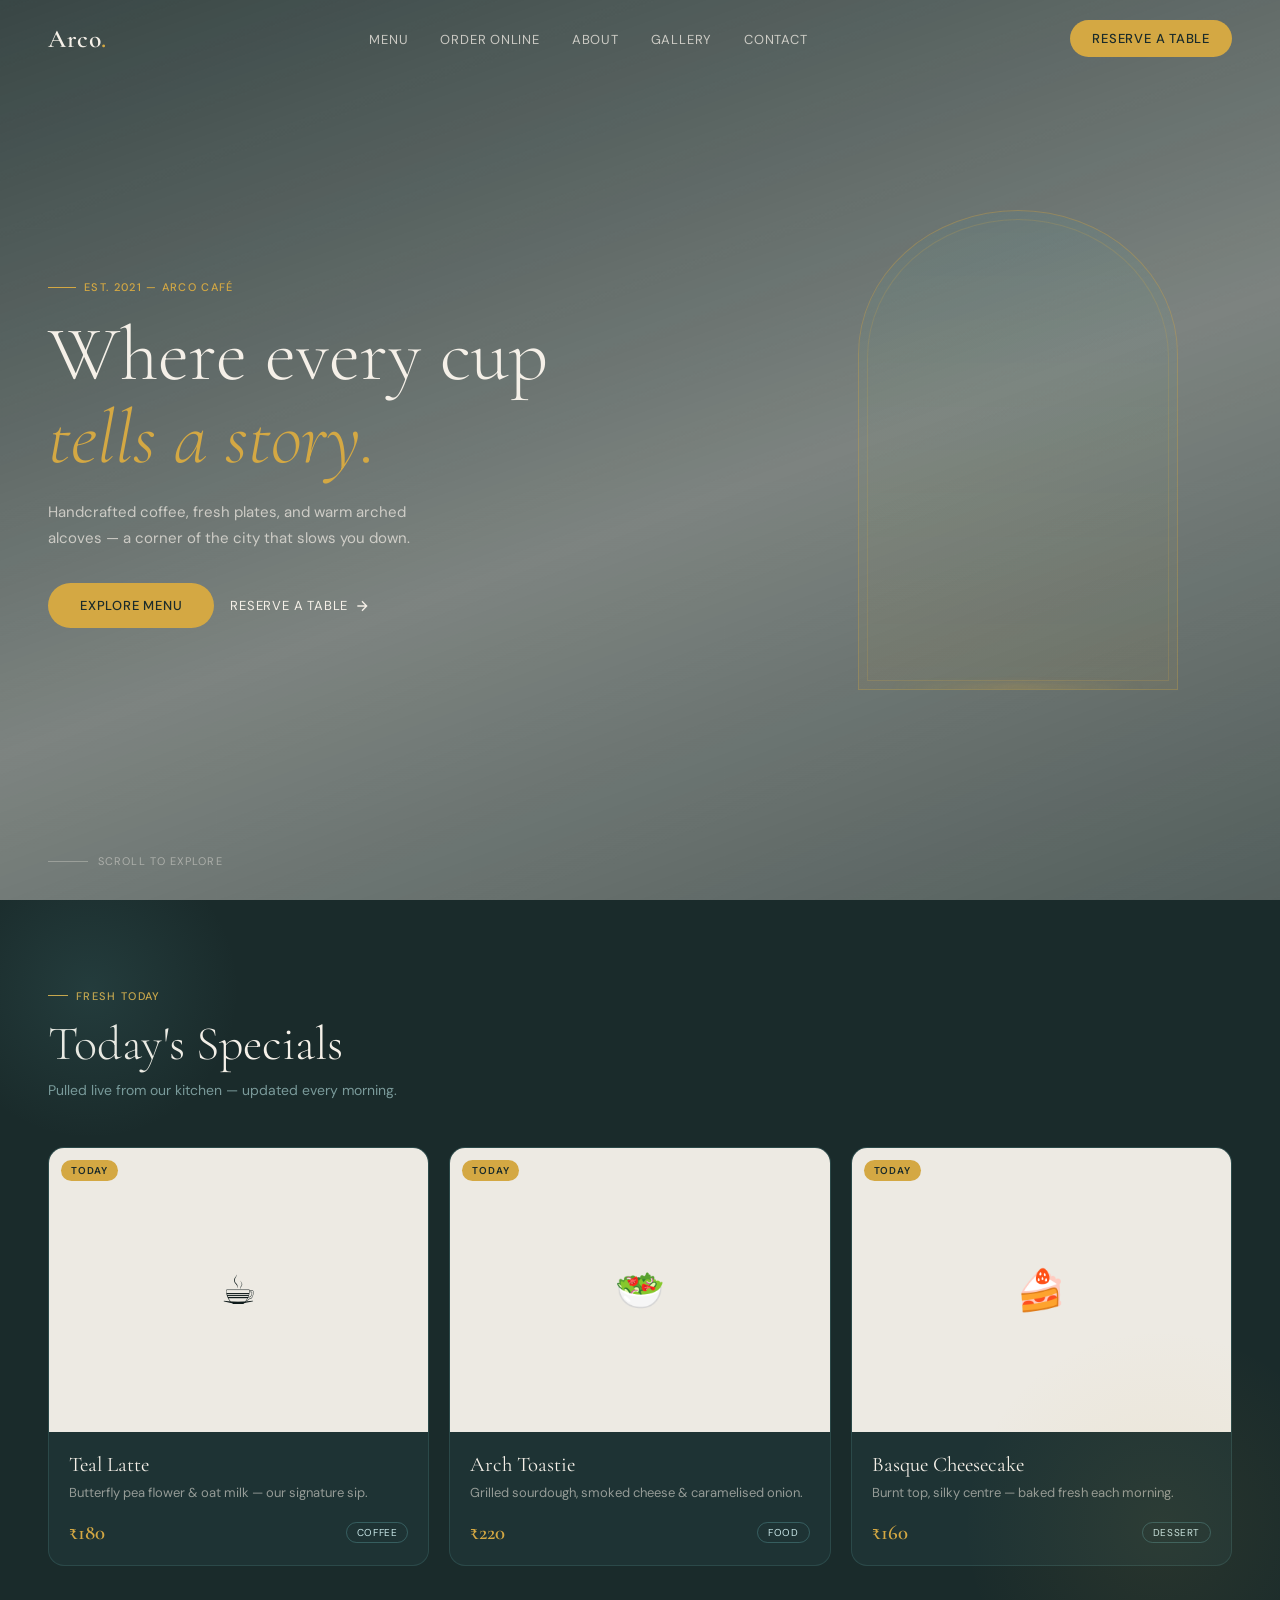
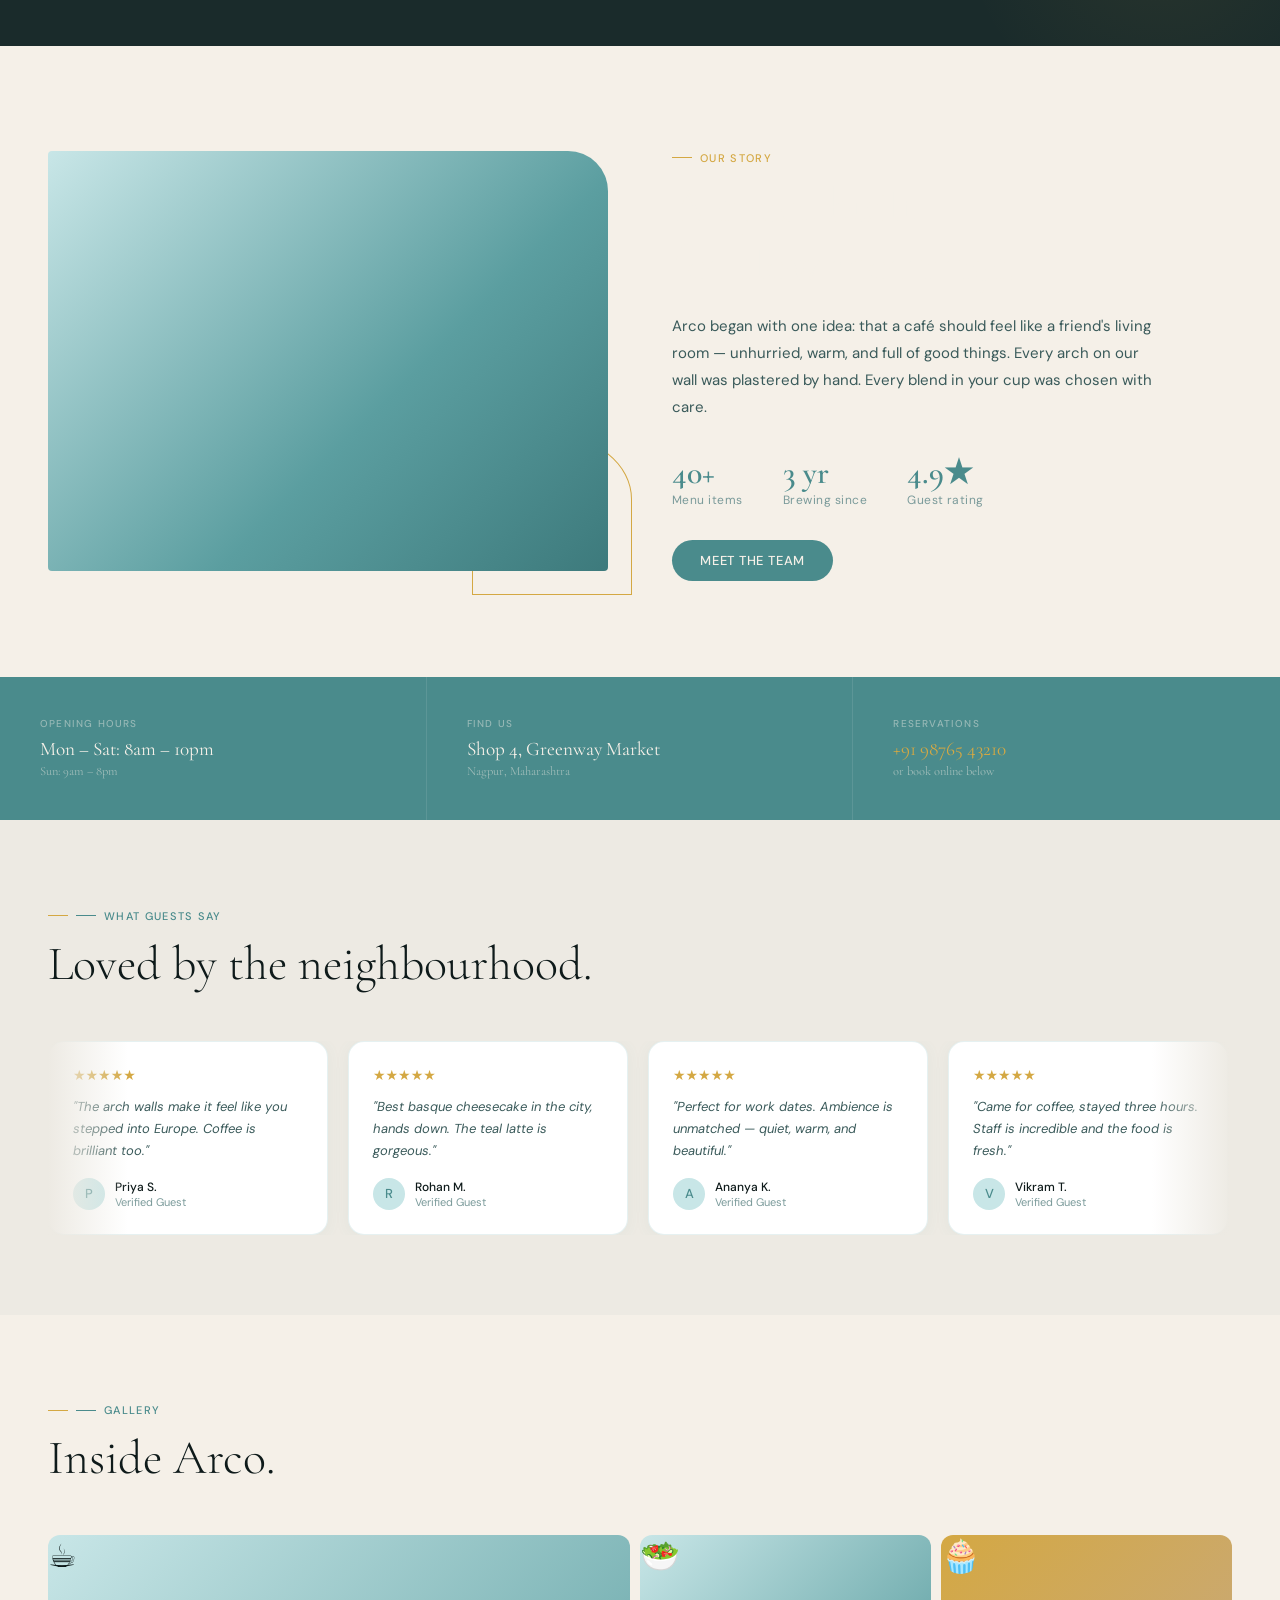
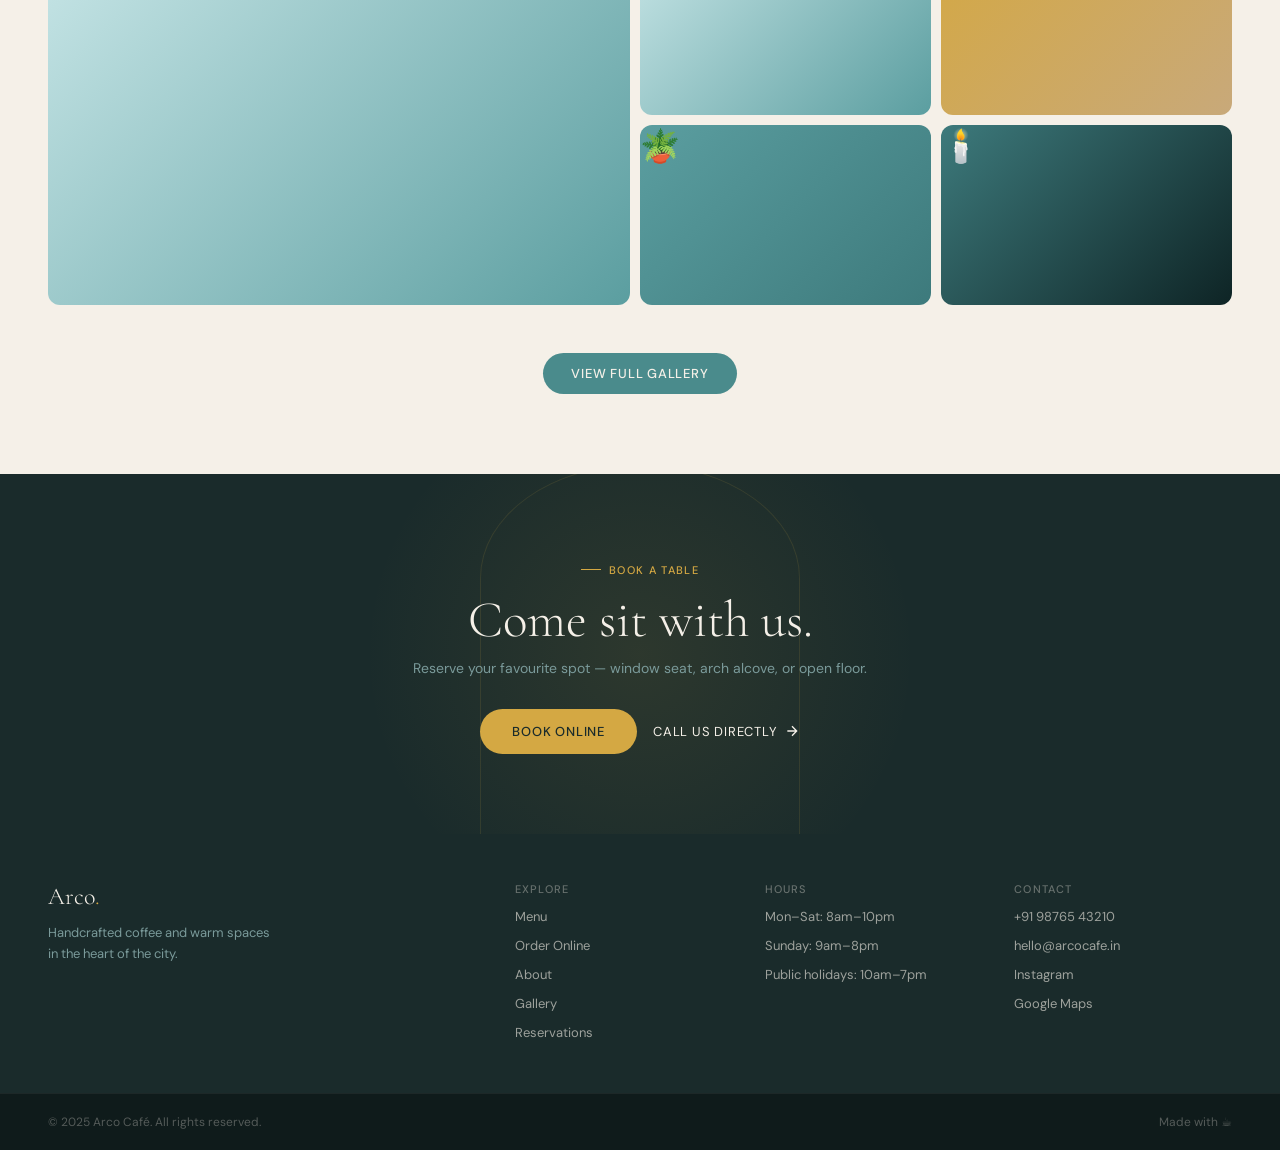
==== commit 95a92e8b: "second day update" ====
--- a/index.html
+++ b/index.html
@@ -10,1177 +10,8 @@
     <link
         href="https://fonts.googleapis.com/css2?family=Cormorant+Garamond:ital,wght@0,300;0,400;0,600;1,300;1,400&family=DM+Sans:wght@300;400;500&display=swap"
         rel="stylesheet" />
-
-    <style>
-        /* ─── TOKENS ─────────────────────────────────────── */
-        :root {
-            --teal: #5B9EA0;
-            --teal-deep: #3D7A7C;
-            --teal-pale: #C8E6E7;
-            --teal-bg: #0E2425;
-            /* very dark teal — ceiling color */
-            --gold: #D4A843;
-            --gold-pale: #F5E6C0;
-            --cream: #F5F0E8;
-            --arch-white: #EDEAE3;
-            --wood: #C8A97A;
-            --text-dark: #0E1A1A;
-            --text-mid: #3A5A5A;
-            --text-muted: #7A9A9A;
-
-            --font-display: 'Cormorant Garamond', Georgia, serif;
-            --font-body: 'DM Sans', system-ui, sans-serif;
-
-            --ease: cubic-bezier(0.22, 1, 0.36, 1);
-        }
-
-        /* ─── RESET ──────────────────────────────────────── */
-        *,
-        *::before,
-        *::after {
-            box-sizing: border-box;
-            margin: 0;
-            padding: 0;
-        }
-
-        html {
-            scroll-behavior: smooth;
-        }
-
-        body {
-            font-family: var(--font-body);
-            background: var(--cream);
-            color: var(--text-dark);
-            overflow-x: hidden;
-        }
-
-        img {
-            display: block;
-            max-width: 100%;
-        }
-
-        a {
-            text-decoration: none;
-            color: inherit;
-        }
-
-        /* ─── NAV ────────────────────────────────────────── */
-        nav {
-            position: fixed;
-            top: 0;
-            left: 0;
-            right: 0;
-            z-index: 100;
-            display: flex;
-            align-items: center;
-            justify-content: space-between;
-            padding: 1.25rem 3rem;
-            transition: background 0.4s var(--ease), backdrop-filter 0.4s;
-        }
-
-        nav.scrolled {
-            background: rgba(14, 36, 37, 0.85);
-            backdrop-filter: blur(16px);
-            -webkit-backdrop-filter: blur(16px);
-        }
-
-        .nav-logo {
-            font-family: var(--font-display);
-            font-size: 1.6rem;
-            font-weight: 600;
-            color: var(--cream);
-            letter-spacing: 0.02em;
-        }
-
-        .nav-logo span {
-            color: var(--gold);
-        }
-
-        .nav-links {
-            display: flex;
-            gap: 2rem;
-            list-style: none;
-        }
-
-        .nav-links a {
-            font-size: 13px;
-            font-weight: 400;
-            letter-spacing: 0.06em;
-            color: rgba(245, 240, 232, 0.75);
-            text-transform: uppercase;
-            transition: color 0.2s;
-        }
-
-        .nav-links a:hover {
-            color: var(--gold);
-        }
-
-        .nav-cta {
-            font-size: 13px;
-            font-weight: 500;
-            letter-spacing: 0.06em;
-            text-transform: uppercase;
-            color: var(--teal-bg);
-            background: var(--gold);
-            padding: 10px 22px;
-            border-radius: 50px;
-            transition: background 0.2s, transform 0.2s;
-            white-space: nowrap;
-        }
-
-        .nav-cta:hover {
-            background: #e8bc5a;
-            transform: translateY(-1px);
-        }
-
-        .hamburger {
-            display: none;
-            flex-direction: column;
-            gap: 5px;
-            cursor: pointer;
-        }
-
-        .hamburger span {
-            display: block;
-            width: 22px;
-            height: 2px;
-            background: var(--cream);
-            border-radius: 2px;
-            transition: 0.3s;
-        }
-
-        /* ─── HERO ───────────────────────────────────────── */
-        .hero {
-            position: relative;
-            height: 100svh;
-            min-height: 600px;
-            display: flex;
-            align-items: center;
-            overflow: hidden;
-        }
-
-        .hero-bg {
-            position: absolute;
-            inset: 0;
-            background:
-                linear-gradient(160deg, rgba(14, 36, 37, 0.88) 0%, rgba(14, 36, 37, 0.55) 55%, rgba(14, 36, 37, 0.75) 100%),
-                url('https://images.unsplash.com/photo-1554118811-1e0d58224f24?w=1600&q=80') center/cover no-repeat;
-            transform: scale(1.06);
-            transition: transform 0.1s linear;
-            will-change: transform;
-        }
-
-        /* Arch frame — the cafe's signature arched alcoves */
-        .hero-arch {
-            position: absolute;
-            right: 8vw;
-            top: 50%;
-            transform: translateY(-50%);
-            width: min(320px, 36vw);
-            aspect-ratio: 2/3;
-            border: 1.5px solid rgba(212, 168, 67, 0.35);
-            border-radius: 50% 50% 0 0 / 30% 30% 0 0;
-            display: flex;
-            align-items: flex-end;
-            justify-content: center;
-            padding-bottom: 1.5rem;
-            overflow: hidden;
-            opacity: 0;
-            transform: translateY(-40%) translateX(30px);
-            transition: opacity 0.9s var(--ease) 0.6s, transform 0.9s var(--ease) 0.6s;
-        }
-
-        .hero-arch.visible {
-            opacity: 1;
-            transform: translateY(-50%) translateX(0);
-        }
-
-        .hero-arch::before {
-            content: '';
-            position: absolute;
-            inset: 0;
-            background: linear-gradient(to bottom, rgba(91, 158, 160, 0.12), rgba(212, 168, 67, 0.08));
-            border-radius: inherit;
-        }
-
-        .hero-arch-inner {
-            position: absolute;
-            inset: 8px;
-            border: 0.5px solid rgba(212, 168, 67, 0.2);
-            border-radius: 50% 50% 0 0 / 30% 30% 0 0;
-        }
-
-        .arch-led {
-            position: absolute;
-            bottom: 0;
-            left: 10%;
-            right: 10%;
-            height: 3px;
-            background: linear-gradient(90deg, transparent, var(--gold), transparent);
-            filter: blur(4px);
-            opacity: 0.7;
-        }
-
-        .hero-content {
-            position: relative;
-            z-index: 2;
-            padding: 0 3rem;
-            max-width: 620px;
-            opacity: 0;
-            transform: translateY(24px);
-            transition: opacity 0.9s var(--ease) 0.2s, transform 0.9s var(--ease) 0.2s;
-        }
-
-        .hero-content.visible {
-            opacity: 1;
-            transform: translateY(0);
-        }
-
-        .hero-eyebrow {
-            display: inline-flex;
-            align-items: center;
-            gap: 8px;
-            font-size: 11px;
-            font-weight: 500;
-            letter-spacing: 0.12em;
-            text-transform: uppercase;
-            color: var(--gold);
-            margin-bottom: 1.25rem;
-        }
-
-        .hero-eyebrow::before {
-            content: '';
-            display: block;
-            width: 28px;
-            height: 1px;
-            background: var(--gold);
-        }
-
-        .hero-h1 {
-            font-family: var(--font-display);
-            font-size: clamp(3rem, 6vw, 5rem);
-            font-weight: 300;
-            line-height: 1.08;
-            color: var(--cream);
-            margin-bottom: 1.25rem;
-        }
-
-        .hero-h1 em {
-            font-style: italic;
-            color: var(--gold);
-        }
-
-        .hero-sub {
-            font-size: 15px;
-            line-height: 1.7;
-            color: rgba(245, 240, 232, 0.7);
-            max-width: 400px;
-            margin-bottom: 2rem;
-        }
-
-        .hero-actions {
-            display: flex;
-            gap: 1rem;
-            flex-wrap: wrap;
-            align-items: center;
-        }
-
-        .btn-primary {
-            font-size: 13px;
-            font-weight: 500;
-            letter-spacing: 0.06em;
-            text-transform: uppercase;
-            color: var(--teal-bg);
-            background: var(--gold);
-            padding: 14px 32px;
-            border-radius: 50px;
-            transition: background 0.2s, transform 0.2s;
-        }
-
-        .btn-primary:hover {
-            background: #e8bc5a;
-            transform: translateY(-2px);
-        }
-
-        .btn-ghost {
-            font-size: 13px;
-            font-weight: 400;
-            letter-spacing: 0.06em;
-            text-transform: uppercase;
-            color: var(--cream);
-            display: flex;
-            align-items: center;
-            gap: 6px;
-            transition: color 0.2s;
-        }
-
-        .btn-ghost:hover {
-            color: var(--gold);
-        }
-
-        .btn-ghost svg {
-            transition: transform 0.2s;
-        }
-
-        .btn-ghost:hover svg {
-            transform: translateX(3px);
-        }
-
-        .hero-scroll {
-            position: absolute;
-            bottom: 2rem;
-            left: 3rem;
-            display: flex;
-            align-items: center;
-            gap: 10px;
-            font-size: 11px;
-            letter-spacing: 0.1em;
-            text-transform: uppercase;
-            color: rgba(245, 240, 232, 0.45);
-            z-index: 2;
-            animation: scrollpulse 2.5s ease-in-out infinite;
-        }
-
-        .scroll-line {
-            width: 40px;
-            height: 1px;
-            background: rgba(245, 240, 232, 0.3);
-        }
-
-        @keyframes scrollpulse {
-
-            0%,
-            100% {
-                opacity: .45
-            }
-
-            50% {
-                opacity: .85
-            }
-        }
-
-        /* ─── TODAY'S SPECIALS ───────────────────────────── */
-        .specials {
-            padding: 5rem 3rem;
-            background: var(--teal-bg);
-            position: relative;
-            overflow: hidden;
-        }
-
-        .specials::before {
-            content: '';
-            position: absolute;
-            top: -60px;
-            left: -60px;
-            width: 300px;
-            height: 300px;
-            background: radial-gradient(circle, rgba(91, 158, 160, 0.15) 0%, transparent 70%);
-            border-radius: 50%;
-            pointer-events: none;
-        }
-
-        .specials::after {
-            content: '';
-            position: absolute;
-            bottom: -80px;
-            right: -80px;
-            width: 400px;
-            height: 400px;
-            background: radial-gradient(circle, rgba(212, 168, 67, 0.08) 0%, transparent 70%);
-            border-radius: 50%;
-            pointer-events: none;
-        }
-
-        .section-label {
-            display: inline-flex;
-            align-items: center;
-            gap: 8px;
-            font-size: 11px;
-            font-weight: 500;
-            letter-spacing: 0.12em;
-            text-transform: uppercase;
-            color: var(--gold);
-            margin-bottom: 0.75rem;
-        }
-
-        .section-label::before {
-            content: '';
-            display: block;
-            width: 20px;
-            height: 1px;
-            background: var(--gold);
-        }
-
-        .section-title {
-            font-family: var(--font-display);
-            font-size: clamp(2rem, 4vw, 3rem);
-            font-weight: 300;
-            color: var(--cream);
-            margin-bottom: 0.5rem;
-        }
-
-        .section-sub {
-            font-size: 14px;
-            color: var(--text-muted);
-            margin-bottom: 3rem;
-        }
-
-        .specials-grid {
-            display: grid;
-            grid-template-columns: repeat(auto-fit, minmax(260px, 1fr));
-            gap: 1.25rem;
-        }
-
-        .special-card {
-            background: rgba(91, 158, 160, 0.08);
-            border: 0.5px solid rgba(91, 158, 160, 0.2);
-            border-radius: 16px;
-            overflow: hidden;
-            transition: border-color 0.25s, transform 0.25s var(--ease);
-            opacity: 0;
-            transform: translateY(20px);
-            transition: opacity 0.6s var(--ease), transform 0.6s var(--ease), border-color 0.25s;
-        }
-
-        .special-card.visible {
-            opacity: 1;
-            transform: translateY(0);
-        }
-
-        .special-card:hover {
-            border-color: rgba(212, 168, 67, 0.4);
-            transform: translateY(-4px);
-        }
-
-        .special-img {
-            width: 100%;
-            aspect-ratio: 4/3;
-            background: rgba(91, 158, 160, 0.15);
-            display: flex;
-            align-items: center;
-            justify-content: center;
-            font-size: 2.5rem;
-            position: relative;
-            overflow: hidden;
-        }
-
-        .special-img img {
-            width: 100%;
-            height: 100%;
-            object-fit: cover;
-            position: absolute;
-            inset: 0;
-            transition: transform 0.5s var(--ease);
-        }
-
-        .special-card:hover .special-img img {
-            transform: scale(1.04);
-        }
-
-        .badge-today {
-            position: absolute;
-            top: 10px;
-            left: 10px;
-            font-size: 10px;
-            font-weight: 500;
-            letter-spacing: 0.06em;
-            text-transform: uppercase;
-            background: var(--gold);
-            color: var(--teal-bg);
-            padding: 4px 10px;
-            border-radius: 20px;
-        }
-
-        .special-body {
-            padding: 1.25rem;
-        }
-
-        .special-name {
-            font-family: var(--font-display);
-            font-size: 1.25rem;
-            font-weight: 400;
-            color: var(--cream);
-            margin-bottom: 0.4rem;
-        }
-
-        .special-desc {
-            font-size: 12px;
-            color: var(--text-muted);
-            line-height: 1.6;
-            margin-bottom: 1rem;
-        }
-
-        .special-footer {
-            display: flex;
-            align-items: center;
-            justify-content: space-between;
-        }
-
-        .special-price {
-            font-family: var(--font-display);
-            font-size: 1.4rem;
-            font-weight: 600;
-            color: var(--gold);
-        }
-
-        .special-tag {
-            font-size: 11px;
-            padding: 3px 10px;
-            border-radius: 20px;
-            background: rgba(91, 158, 160, 0.15);
-            color: var(--teal-pale);
-            border: 0.5px solid rgba(91, 158, 160, 0.25);
-        }
-
-        /* Loading skeleton */
-        .skeleton {
-            background: linear-gradient(90deg, rgba(91, 158, 160, 0.08) 25%, rgba(91, 158, 160, 0.15) 50%, rgba(91, 158, 160, 0.08) 75%);
-            background-size: 200% 100%;
-            animation: shimmer 1.5s infinite;
-            border-radius: 8px;
-        }
-
-        @keyframes shimmer {
-            0% {
-                background-position: 200% 0
-            }
-
-            100% {
-                background-position: -200% 0
-            }
-        }
-
-        /* ─── ABOUT STRIP ────────────────────────────────── */
-        .about-strip {
-            padding: 5rem 3rem;
-            display: grid;
-            grid-template-columns: 1fr 1fr;
-            gap: 5rem;
-            align-items: center;
-            background: var(--cream);
-        }
-
-        .about-img-wrap {
-            position: relative;
-            opacity: 0;
-            transform: translateX(-24px);
-            transition: opacity 0.8s var(--ease), transform 0.8s var(--ease);
-        }
-
-        .about-img-wrap.visible {
-            opacity: 1;
-            transform: translateX(0);
-        }
-
-        .about-img-main {
-            border-radius: 4px 40px 4px 4px;
-            aspect-ratio: 4/5;
-            width: 100%;
-            object-fit: cover;
-            background: var(--teal-pale);
-            /* placeholder color until real image */
-            background: linear-gradient(135deg, #C8E6E7 0%, #5B9EA0 100%);
-        }
-
-        .about-arch-accent {
-            position: absolute;
-            bottom: -20px;
-            right: -20px;
-            width: 100px;
-            height: 120px;
-            border: 1.5px solid var(--gold);
-            border-radius: 50% 50% 0 0 / 30% 30% 0 0;
-            opacity: 0.5;
-        }
-
-        .about-text {
-            opacity: 0;
-            transform: translateX(24px);
-            transition: opacity 0.8s var(--ease) 0.15s, transform 0.8s var(--ease) 0.15s;
-        }
-
-        .about-text.visible {
-            opacity: 1;
-            transform: translateX(0);
-        }
-
-        .about-text .section-label {
-            color: var(--teal-deep);
-        }
-
-        .about-text .section-label::before {
-            background: var(--teal-deep);
-        }
-
-        .about-text .section-title {
-            color: var(--text-dark);
-        }
-
-        .about-body {
-            font-size: 15px;
-            line-height: 1.8;
-            color: var(--text-mid);
-            margin-bottom: 1.75rem;
-        }
-
-        .about-stats {
-            display: flex;
-            gap: 2rem;
-            margin-bottom: 2rem;
-        }
-
-        .stat-num {
-            font-family: var(--font-display);
-            font-size: 2.25rem;
-            font-weight: 300;
-            color: var(--teal-deep);
-            line-height: 1;
-        }
-
-        .stat-label {
-            font-size: 12px;
-            color: var(--text-muted);
-            margin-top: 4px;
-        }
-
-        .btn-teal {
-            display: inline-block;
-            font-size: 13px;
-            font-weight: 500;
-            letter-spacing: 0.06em;
-            text-transform: uppercase;
-            color: var(--cream);
-            background: var(--teal-deep);
-            padding: 14px 32px;
-            border-radius: 50px;
-            transition: background 0.2s, transform 0.2s;
-        }
-
-        .btn-teal:hover {
-            background: var(--teal);
-            transform: translateY(-2px);
-        }
-
-        /* ─── REVIEWS ─────────────────────────────────────── */
-        .reviews {
-            padding: 5rem 3rem;
-            background: var(--arch-white);
-            overflow: hidden;
-        }
-
-        .reviews-track-wrap {
-            overflow: hidden;
-            margin-top: 3rem;
-            position: relative;
-        }
-
-        .reviews-track-wrap::before,
-        .reviews-track-wrap::after {
-            content: '';
-            position: absolute;
-            top: 0;
-            bottom: 0;
-            width: 80px;
-            z-index: 2;
-            pointer-events: none;
-        }
-
-        .reviews-track-wrap::before {
-            left: 0;
-            background: linear-gradient(to right, var(--arch-white), transparent);
-        }
-
-        .reviews-track-wrap::after {
-            right: 0;
-            background: linear-gradient(to left, var(--arch-white), transparent);
-        }
-
-        .reviews-track {
-            display: flex;
-            gap: 1.25rem;
-            animation: marquee 28s linear infinite;
-            width: max-content;
-        }
-
-        .reviews-track:hover {
-            animation-play-state: paused;
-        }
-
-        @keyframes marquee {
-            0% {
-                transform: translateX(0)
-            }
-
-            100% {
-                transform: translateX(-50%)
-            }
-        }
-
-        .review-card {
-            background: #fff;
-            border-radius: 16px;
-            border: 0.5px solid rgba(91, 158, 160, 0.15);
-            padding: 1.5rem;
-            width: 280px;
-            flex-shrink: 0;
-            box-shadow: 0 2px 16px rgba(91, 158, 160, 0.06);
-        }
-
-        .review-stars {
-            color: var(--gold);
-            font-size: 14px;
-            margin-bottom: 0.75rem;
-        }
-
-        .review-text {
-            font-size: 13px;
-            line-height: 1.7;
-            color: var(--text-mid);
-            margin-bottom: 1rem;
-            font-style: italic;
-        }
-
-        .review-author {
-            display: flex;
-            align-items: center;
-            gap: 10px;
-        }
-
-        .review-avatar {
-            width: 32px;
-            height: 32px;
-            border-radius: 50%;
-            background: var(--teal-pale);
-            display: flex;
-            align-items: center;
-            justify-content: center;
-            font-size: 13px;
-            font-weight: 500;
-            color: var(--teal-deep);
-            flex-shrink: 0;
-        }
-
-        .review-name {
-            font-size: 12px;
-            font-weight: 500;
-            color: var(--text-dark);
-        }
-
-        .review-date {
-            font-size: 11px;
-            color: var(--text-muted);
-        }
-
-        /* ─── HOURS & LOCATION ──────────────────────────── */
-        .info-bar {
-            background: var(--teal-deep);
-            display: grid;
-            grid-template-columns: repeat(3, 1fr);
-            divide: 1px solid rgba(255, 255, 255, 0.1);
-        }
-
-        .info-item {
-            padding: 2.5rem;
-            border-right: 0.5px solid rgba(255, 255, 255, 0.1);
-            display: flex;
-            flex-direction: column;
-            gap: 6px;
-        }
-
-        .info-item:last-child {
-            border-right: none;
-        }
-
-        .info-label {
-            font-size: 10px;
-            font-weight: 500;
-            letter-spacing: 0.12em;
-            text-transform: uppercase;
-            color: rgba(245, 240, 232, 0.45);
-        }
-
-        .info-value {
-            font-family: var(--font-display);
-            font-size: 1.2rem;
-            font-weight: 400;
-            color: var(--cream);
-            line-height: 1.4;
-        }
-
-        .info-value small {
-            display: block;
-            font-size: 0.65em;
-            color: rgba(245, 240, 232, 0.5);
-        }
-
-        /* ─── GALLERY STRIP ──────────────────────────────── */
-        .gallery-strip {
-            padding: 5rem 3rem;
-            background: var(--cream);
-        }
-
-        .gallery-grid {
-            display: grid;
-            grid-template-columns: 2fr 1fr 1fr;
-            grid-template-rows: auto auto;
-            gap: 10px;
-            margin-top: 3rem;
-        }
-
-        .gallery-item {
-            border-radius: 12px;
-            overflow: hidden;
-            background: var(--teal-pale);
-            position: relative;
-            cursor: pointer;
-        }
-
-        .gallery-item:first-child {
-            grid-row: span 2;
-        }
-
-        .gallery-item img,
-        .gallery-item .gallery-placeholder {
-            width: 100%;
-            height: 100%;
-            object-fit: cover;
-            min-height: 180px;
-            display: block;
-            transition: transform 0.5s var(--ease);
-        }
-
-        .gallery-item:hover img,
-        .gallery-item:hover .gallery-placeholder {
-            transform: scale(1.04);
-        }
-
-        .gallery-placeholder {
-            background: linear-gradient(135deg, var(--teal-pale), var(--teal));
-            display: flex;
-            align-items: center;
-            justify-content: center;
-            font-size: 2rem;
-        }
-
-        .gallery-overlay {
-            position: absolute;
-            inset: 0;
-            background: rgba(14, 36, 37, 0);
-            transition: background 0.3s;
-            display: flex;
-            align-items: center;
-            justify-content: center;
-        }
-
-        .gallery-item:hover .gallery-overlay {
-            background: rgba(14, 36, 37, 0.35);
-        }
-
-        .gallery-overlay-icon {
-            color: white;
-            font-size: 1.5rem;
-            opacity: 0;
-            transform: scale(0.8);
-            transition: opacity 0.3s, transform 0.3s;
-        }
-
-        .gallery-item:hover .gallery-overlay-icon {
-            opacity: 1;
-            transform: scale(1);
-        }
-
-        .gallery-cta {
-            text-align: center;
-            margin-top: 2rem;
-        }
-
-        /* ─── CTA BANNER ─────────────────────────────────── */
-        .cta-banner {
-            position: relative;
-            overflow: hidden;
-            background: var(--teal-bg);
-            padding: 5rem 3rem;
-            text-align: center;
-        }
-
-        .cta-banner::before {
-            content: '';
-            position: absolute;
-            top: 50%;
-            left: 50%;
-            transform: translate(-50%, -50%);
-            width: 600px;
-            height: 600px;
-            background: radial-gradient(circle, rgba(212, 168, 67, 0.1) 0%, transparent 65%);
-            border-radius: 50%;
-            pointer-events: none;
-        }
-
-        /* Big italic arch shape as bg decor */
-        .cta-arch {
-            position: absolute;
-            left: 50%;
-            top: 50%;
-            transform: translate(-50%, -50%);
-            width: 320px;
-            height: 380px;
-            border: 0.5px solid rgba(212, 168, 67, 0.12);
-            border-radius: 50% 50% 0 0 / 30% 30% 0 0;
-            pointer-events: none;
-        }
-
-        .cta-banner .section-title {
-            color: var(--cream);
-            font-size: clamp(2rem, 4vw, 3.25rem);
-            position: relative;
-            z-index: 1;
-        }
-
-        .cta-banner .section-sub {
-            position: relative;
-            z-index: 1;
-            margin-bottom: 2rem;
-        }
-
-        .cta-actions {
-            display: flex;
-            gap: 1rem;
-            justify-content: center;
-            flex-wrap: wrap;
-            position: relative;
-            z-index: 1;
-        }
-
-        /* ─── FOOTER ─────────────────────────────────────── */
-        footer {
-            background: #070F0F;
-            padding: 3rem;
-            display: grid;
-            grid-template-columns: 2fr 1fr 1fr 1fr;
-            gap: 2rem;
-        }
-
-        .footer-logo {
-            font-family: var(--font-display);
-            font-size: 1.5rem;
-            font-weight: 300;
-            color: var(--cream);
-            margin-bottom: 0.75rem;
-        }
-
-        .footer-logo span {
-            color: var(--gold);
-        }
-
-        .footer-tagline {
-            font-size: 13px;
-            color: var(--text-muted);
-            line-height: 1.6;
-        }
-
-        .footer-col-title {
-            font-size: 11px;
-            font-weight: 500;
-            letter-spacing: 0.1em;
-            text-transform: uppercase;
-            color: rgba(245, 240, 232, 0.35);
-            margin-bottom: 1rem;
-        }
-
-        .footer-col a {
-            display: block;
-            font-size: 13px;
-            color: rgba(245, 240, 232, 0.6);
-            margin-bottom: 0.5rem;
-            transition: color 0.2s;
-        }
-
-        .footer-col a:hover {
-            color: var(--gold);
-        }
-
-        .footer-bottom {
-            background: #070F0F;
-            border-top: 0.5px solid rgba(255, 255, 255, 0.06);
-            padding: 1.25rem 3rem;
-            display: flex;
-            justify-content: space-between;
-            align-items: center;
-            font-size: 12px;
-            color: rgba(245, 240, 232, 0.3);
-        }
-
-        /* ─── MOBILE NAV DRAWER ──────────────────────────── */
-        .mobile-drawer {
-            position: fixed;
-            inset: 0;
-            z-index: 200;
-            display: flex;
-            flex-direction: column;
-            background: var(--teal-bg);
-            padding: 2rem;
-            transform: translateX(-100%);
-            transition: transform 0.4s var(--ease);
-        }
-
-        .mobile-drawer.open {
-            transform: translateX(0);
-        }
-
-        .drawer-top {
-            display: flex;
-            justify-content: space-between;
-            align-items: center;
-            margin-bottom: 3rem;
-        }
-
-        .drawer-close {
-            font-size: 1.5rem;
-            color: var(--cream);
-            cursor: pointer;
-            background: none;
-            border: none;
-        }
-
-        .drawer-links {
-            list-style: none;
-            display: flex;
-            flex-direction: column;
-            gap: 1.5rem;
-        }
-
-        .drawer-links a {
-            font-family: var(--font-display);
-            font-size: 2rem;
-            font-weight: 300;
-            color: var(--cream);
-            transition: color 0.2s;
-        }
-
-        .drawer-links a:hover {
-            color: var(--gold);
-        }
-
-        .drawer-cta {
-            margin-top: 3rem;
-        }
-
-        /* ─── RESPONSIVE ─────────────────────────────────── */
-        @media (max-width: 900px) {
-            nav {
-                padding: 1rem 1.5rem;
-            }
-
-            .nav-links,
-            .nav-cta {
-                display: none;
-            }
-
-            .hamburger {
-                display: flex;
-            }
-
-            .hero-content {
-                padding: 0 1.5rem;
-                max-width: 100%;
-            }
-
-            .hero-arch {
-                display: none;
-            }
-
-            .hero-scroll {
-                left: 1.5rem;
-            }
-
-            .specials,
-            .about-strip,
-            .gallery-strip,
-            .cta-banner,
-            .reviews {
-                padding: 3rem 1.5rem;
-            }
-
-            .about-strip {
-                grid-template-columns: 1fr;
-                gap: 2.5rem;
-            }
-
-            .about-img-wrap {
-                max-width: 400px;
-            }
-
-            .info-bar {
-                grid-template-columns: 1fr;
-            }
-
-            .info-item {
-                border-right: none;
-                border-bottom: 0.5px solid rgba(255, 255, 255, 0.1);
-                padding: 1.75rem 1.5rem;
-            }
-
-            .info-item:last-child {
-                border-bottom: none;
-            }
-
-            .gallery-grid {
-                grid-template-columns: 1fr 1fr;
-                grid-template-rows: auto;
-            }
-
-            .gallery-item:first-child {
-                grid-row: span 1;
-                grid-column: span 2;
-            }
-
-            footer {
-                grid-template-columns: 1fr 1fr;
-                gap: 1.5rem;
-                padding: 2rem 1.5rem;
-            }
-
-            .footer-bottom {
-                padding: 1rem 1.5rem;
-                flex-direction: column;
-                gap: 0.5rem;
-                text-align: center;
-            }
-        }
-
-        @media (max-width: 500px) {
-            .gallery-grid {
-                grid-template-columns: 1fr;
-            }
-
-            .gallery-item:first-child {
-                grid-column: span 1;
-            }
-
-            footer {
-                grid-template-columns: 1fr;
-            }
-
-            .about-stats {
-                gap: 1.5rem;
-            }
-
-            .cta-actions {
-                flex-direction: column;
-                align-items: center;
-            }
-        }
-
-        @media (prefers-reduced-motion: reduce) {
-
-            *,
-            *::before,
-            *::after {
-                animation-duration: 0.01ms !important;
-                transition-duration: 0.01ms !important;
-            }
-        }
-    </style>
+    <link rel="stylesheet" href="style.css" />
+
 </head>
 
 <body>
@@ -1190,8 +21,9 @@
         <div class="nav-logo">Arco<span>.</span></div>
         <ul class="nav-links">
             <li><a href="menu.html">Menu</a></li>
+            <li><a href="order.html">Order Online</a></li>
             <li><a href="#about">About</a></li>
-            <li><a href="#gallery">Gallery</a></li>
+            <li><a href="gallery.html">Gallery</a></li>
             <li><a href="#contact">Contact</a></li>
         </ul>
         <a href="#reserve" class="nav-cta">Reserve a Table</a>
@@ -1208,8 +40,9 @@
         </div>
         <ul class="drawer-links">
             <li><a href="menu.html" onclick="closeDrawer()">Menu</a></li>
+            <li><a href="order.html" onclick="closeDrawer()">Order Online</a></li>
             <li><a href="#about" onclick="closeDrawer()">About</a></li>
-            <li><a href="#gallery" onclick="closeDrawer()">Gallery</a></li>
+            <li><a href="gallery.html" onclick="closeDrawer()">Gallery</a></li>
             <li><a href="#contact" onclick="closeDrawer()">Contact</a></li>
         </ul>
         <div class="drawer-cta">
@@ -1378,40 +211,40 @@
         <h2 class="section-title" style="color:var(--text-dark)">Inside Arco.</h2>
 
         <div class="gallery-grid">
-            <div class="gallery-item">
+            <a href="gallery.html" class="gallery-item">
                 <div class="gallery-placeholder"
                     style="min-height:360px;background:linear-gradient(135deg,#C8E6E7,#5B9EA0);">☕</div>
                 <div class="gallery-overlay">
                     <div class="gallery-overlay-icon">⊕</div>
                 </div>
-            </div>
-            <div class="gallery-item">
+            </a>
+            <a href="gallery.html" class="gallery-item">
                 <div class="gallery-placeholder">🥗</div>
                 <div class="gallery-overlay">
                     <div class="gallery-overlay-icon">⊕</div>
                 </div>
-            </div>
-            <div class="gallery-item">
+            </a>
+            <a href="gallery.html" class="gallery-item">
                 <div class="gallery-placeholder" style="background:linear-gradient(135deg,#D4A843,#C8A97A);">🧁</div>
                 <div class="gallery-overlay">
                     <div class="gallery-overlay-icon">⊕</div>
                 </div>
-            </div>
-            <div class="gallery-item">
+            </a>
+            <a href="gallery.html" class="gallery-item">
                 <div class="gallery-placeholder" style="background:linear-gradient(135deg,#5B9EA0,#3D7A7C);">🪴</div>
                 <div class="gallery-overlay">
                     <div class="gallery-overlay-icon">⊕</div>
                 </div>
-            </div>
-            <div class="gallery-item">
+            </a>
+            <a href="gallery.html" class="gallery-item">
                 <div class="gallery-placeholder" style="background:linear-gradient(135deg,#3D7A7C,#0E2425);">🕯️</div>
                 <div class="gallery-overlay">
                     <div class="gallery-overlay-icon">⊕</div>
                 </div>
-            </div>
+            </a>
         </div>
         <div class="gallery-cta">
-            <a href="#" class="btn-teal" style="display:inline-block;margin-top:1rem;">View full gallery</a>
+            <a href="gallery.html" class="btn-teal" style="display:inline-block;margin-top:1rem;">View full gallery</a>
         </div>
     </section>
 
@@ -1445,8 +278,9 @@
         <div class="footer-col">
             <div class="footer-col-title">Explore</div>
             <a href="menu.html">Menu</a>
+            <a href="order.html">Order Online</a>
             <a href="#about">About</a>
-            <a href="#gallery">Gallery</a>
+            <a href="gallery.html">Gallery</a>
             <a href="#reserve">Reservations</a>
         </div>
         <div class="footer-col">
@@ -1468,10 +302,8 @@
         <span>Made with ☕</span>
     </div>
 
+    <script src="app.js"></script>
     <script>
-        /* ─── CONFIG ── Replace with your GAS Web App URL ── */
-        const GAS_URL = 'YOUR_GAS_WEB_APP_URL_HERE';
-
         /* ─── NAV SCROLL ─────────────────────────────────── */
         const navbar = document.getElementById('navbar');
         window.addEventListener('scroll', () => {
--- a/style.css
+++ b/style.css
@@ -0,0 +1,1788 @@
+/* ═══════════════════════════════════════════════════════════════
+   ARCO CAFÉ — Shared Stylesheet
+   Used by: index.html, menu.html
+   ───────────────────────────────────────────────────────────────
+   Color palette (cafe interior inspired):
+     Primary    --teal       #5B9EA0   teal walls
+     Deep bg    --teal-bg    #1A2B2B   dark ceiling
+     Accent     --gold       #D4A843   golden pendant lights / LED
+     Surface    --cream      #F5F0E8   cream/white floor tiles
+     Wood       --wood       #C8A97A   table tops
+     Chair      --teal-deep  #4A8B8C   teal chairs (slightly deeper)
+     Arch white --arch-white #EDEAE3   alcove walls
+   ═══════════════════════════════════════════════════════════════ */
+
+/* ─── TOKENS ─────────────────────────────────────────────────── */
+:root {
+  --teal: #5B9EA0;
+  /* Primary — teal walls */
+  --teal-deep: #4A8B8C;
+  /* Chair — teal chairs, slightly deeper */
+  --teal-pale: #C8E6E7;
+  --teal-bg: #1A2B2B;
+  /* Deep bg — dark ceiling */
+  --gold: #D4A843;
+  /* Accent warm — golden pendant lights / LED strips */
+  --gold-pale: #F5E6C0;
+  --cream: #F5F0E8;
+  /* Surface — cream/white floor tiles */
+  --arch-white: #EDEAE3;
+  /* White arch — alcove walls */
+  --wood: #C8A97A;
+  /* Wood — table tops */
+  --text-dark: #0E1A1A;
+  --text-mid: #3A5A5A;
+  --text-muted: #7A9A9A;
+
+  --font-display: 'Cormorant Garamond', Georgia, serif;
+  --font-body: 'DM Sans', system-ui, sans-serif;
+
+  --ease: cubic-bezier(0.22, 1, 0.36, 1);
+  --radius-card: 16px;
+}
+
+/* ─── RESET ──────────────────────────────────────────────────── */
+*,
+*::before,
+*::after {
+  box-sizing: border-box;
+  margin: 0;
+  padding: 0;
+}
+
+html {
+  scroll-behavior: smooth;
+}
+
+body {
+  font-family: var(--font-body);
+  background: var(--cream);
+  color: var(--text-dark);
+  overflow-x: hidden;
+}
+
+img {
+  display: block;
+  max-width: 100%;
+}
+
+a {
+  text-decoration: none;
+  color: inherit;
+}
+
+/* ═══════════════════════════════════════════════════════════════
+   NAV  (shared by index.html + menu.html)
+   index.html toggles the .scrolled class on scroll for a transparent
+   → solid transition. menu.html keeps the solid bar permanently —
+   both are supported by the same markup below.
+   ═══════════════════════════════════════════════════════════════ */
+nav {
+  position: fixed;
+  top: 0;
+  left: 0;
+  right: 0;
+  z-index: 100;
+  display: flex;
+  align-items: center;
+  justify-content: space-between;
+  padding: 1.25rem 3rem;
+  transition: background 0.4s var(--ease), backdrop-filter 0.4s;
+}
+
+nav.scrolled,
+body.menu-page nav {
+  background: rgba(26, 43, 43, 0.88);
+  backdrop-filter: blur(16px);
+  -webkit-backdrop-filter: blur(16px);
+}
+
+.nav-logo {
+  font-family: var(--font-display);
+  font-size: 1.6rem;
+  font-weight: 600;
+  color: var(--cream);
+  letter-spacing: 0.02em;
+}
+
+.nav-logo span {
+  color: var(--gold);
+}
+
+.nav-links {
+  display: flex;
+  gap: 2rem;
+  list-style: none;
+}
+
+.nav-links a {
+  font-size: 13px;
+  font-weight: 400;
+  letter-spacing: 0.06em;
+  color: rgba(245, 240, 232, 0.75);
+  text-transform: uppercase;
+  transition: color 0.2s;
+}
+
+.nav-links a:hover,
+.nav-links a.active {
+  color: var(--gold);
+}
+
+.nav-cta {
+  font-size: 13px;
+  font-weight: 500;
+  letter-spacing: 0.06em;
+  text-transform: uppercase;
+  color: var(--teal-bg);
+  background: var(--gold);
+  padding: 10px 22px;
+  border-radius: 50px;
+  transition: background 0.2s, transform 0.2s;
+  white-space: nowrap;
+}
+
+.nav-cta:hover {
+  background: #e8bc5a;
+  transform: translateY(-1px);
+}
+
+.hamburger {
+  display: none;
+  flex-direction: column;
+  gap: 5px;
+  cursor: pointer;
+}
+
+.hamburger span {
+  display: block;
+  width: 22px;
+  height: 2px;
+  background: var(--cream);
+  border-radius: 2px;
+  transition: 0.3s;
+}
+
+/* ─── MOBILE DRAWER (menu.html style: overlay + slide-in panel) ── */
+.drawer-overlay {
+  display: none;
+  position: fixed;
+  inset: 0;
+  z-index: 200;
+  background: rgba(10, 26, 26, 0.6);
+  backdrop-filter: blur(4px);
+}
+
+.drawer-overlay.open {
+  display: block;
+}
+
+.drawer {
+  position: fixed;
+  top: 0;
+  right: -100%;
+  width: 280px;
+  height: 100%;
+  background: var(--teal-bg);
+  z-index: 300;
+  padding: 5rem 2rem 2rem;
+  display: flex;
+  flex-direction: column;
+  gap: 1.5rem;
+  transition: right 0.4s var(--ease);
+}
+
+.drawer.open {
+  right: 0;
+}
+
+.drawer a {
+  font-size: 15px;
+  letter-spacing: 0.06em;
+  text-transform: uppercase;
+  color: rgba(245, 240, 232, 0.75);
+  padding: 0.5rem 0;
+  border-bottom: 0.5px solid rgba(255, 255, 255, 0.08);
+  transition: color 0.2s;
+}
+
+.drawer a:hover {
+  color: var(--gold);
+}
+
+.drawer-close {
+  position: absolute;
+  top: 1.5rem;
+  right: 1.5rem;
+  font-size: 22px;
+  color: var(--cream);
+  cursor: pointer;
+  background: none;
+  border: none;
+}
+
+/* ─── MOBILE NAV DRAWER (index.html style: full-screen panel) ──── */
+.mobile-drawer {
+  position: fixed;
+  inset: 0;
+  z-index: 200;
+  display: flex;
+  flex-direction: column;
+  background: var(--teal-bg);
+  padding: 2rem;
+  transform: translateX(-100%);
+  transition: transform 0.4s var(--ease);
+}
+
+.mobile-drawer.open {
+  transform: translateX(0);
+}
+
+.drawer-top {
+  display: flex;
+  justify-content: space-between;
+  align-items: center;
+  margin-bottom: 3rem;
+}
+
+.drawer-links {
+  list-style: none;
+  display: flex;
+  flex-direction: column;
+  gap: 1.5rem;
+}
+
+.drawer-links a {
+  font-family: var(--font-display);
+  font-size: 2rem;
+  font-weight: 300;
+  color: var(--cream);
+  transition: color 0.2s;
+}
+
+.drawer-links a:hover {
+  color: var(--gold);
+}
+
+.drawer-cta {
+  margin-top: 3rem;
+}
+
+/* ═══════════════════════════════════════════════════════════════
+   HOME PAGE — HERO
+   ═══════════════════════════════════════════════════════════════ */
+.hero {
+  position: relative;
+  height: 100svh;
+  min-height: 600px;
+  display: flex;
+  align-items: center;
+  overflow: hidden;
+}
+
+.hero-bg {
+  position: absolute;
+  inset: 0;
+  background:
+    linear-gradient(160deg, rgba(26, 43, 43, 0.88) 0%, rgba(26, 43, 43, 0.55) 55%, rgba(26, 43, 43, 0.75) 100%),
+    url('https://images.unsplash.com/photo-1554118811-1e0d58224f24?w=1600&q=80') center/cover no-repeat;
+  transform: scale(1.06);
+  transition: transform 0.1s linear;
+  will-change: transform;
+}
+
+/* Arch frame — the cafe's signature arched alcoves */
+.hero-arch {
+  position: absolute;
+  right: 8vw;
+  top: 50%;
+  transform: translateY(-50%);
+  width: min(320px, 36vw);
+  aspect-ratio: 2/3;
+  border: 1.5px solid rgba(212, 168, 67, 0.35);
+  border-radius: 50% 50% 0 0 / 30% 30% 0 0;
+  display: flex;
+  align-items: flex-end;
+  justify-content: center;
+  padding-bottom: 1.5rem;
+  overflow: hidden;
+  opacity: 0;
+  transform: translateY(-40%) translateX(30px);
+  transition: opacity 0.9s var(--ease) 0.6s, transform 0.9s var(--ease) 0.6s;
+}
+
+.hero-arch.visible {
+  opacity: 1;
+  transform: translateY(-50%) translateX(0);
+}
+
+.hero-arch::before {
+  content: '';
+  position: absolute;
+  inset: 0;
+  background: linear-gradient(to bottom, rgba(91, 158, 160, 0.12), rgba(212, 168, 67, 0.08));
+  border-radius: inherit;
+}
+
+.hero-arch-inner {
+  position: absolute;
+  inset: 8px;
+  border: 0.5px solid rgba(212, 168, 67, 0.2);
+  border-radius: 50% 50% 0 0 / 30% 30% 0 0;
+}
+
+.arch-led {
+  position: absolute;
+  bottom: 0;
+  left: 10%;
+  right: 10%;
+  height: 3px;
+  background: linear-gradient(90deg, transparent, var(--gold), transparent);
+  filter: blur(4px);
+  opacity: 0.7;
+}
+
+.hero-content {
+  position: relative;
+  z-index: 2;
+  padding: 0 3rem;
+  max-width: 620px;
+  opacity: 0;
+  transform: translateY(24px);
+  transition: opacity 0.9s var(--ease) 0.2s, transform 0.9s var(--ease) 0.2s;
+}
+
+.hero-content.visible {
+  opacity: 1;
+  transform: translateY(0);
+}
+
+.hero-eyebrow {
+  display: inline-flex;
+  align-items: center;
+  gap: 8px;
+  font-size: 11px;
+  font-weight: 500;
+  letter-spacing: 0.12em;
+  text-transform: uppercase;
+  color: var(--gold);
+  margin-bottom: 1.25rem;
+}
+
+.hero-eyebrow::before {
+  content: '';
+  display: block;
+  width: 28px;
+  height: 1px;
+  background: var(--gold);
+}
+
+.hero-h1 {
+  font-family: var(--font-display);
+  font-size: clamp(3rem, 6vw, 5rem);
+  font-weight: 300;
+  line-height: 1.08;
+  color: var(--cream);
+  margin-bottom: 1.25rem;
+}
+
+.hero-h1 em {
+  font-style: italic;
+  color: var(--gold);
+}
+
+.hero-sub {
+  font-size: 15px;
+  line-height: 1.7;
+  color: rgba(245, 240, 232, 0.7);
+  max-width: 400px;
+  margin-bottom: 2rem;
+}
+
+.hero-actions {
+  display: flex;
+  gap: 1rem;
+  flex-wrap: wrap;
+  align-items: center;
+}
+
+.btn-primary {
+  font-size: 13px;
+  font-weight: 500;
+  letter-spacing: 0.06em;
+  text-transform: uppercase;
+  color: var(--teal-bg);
+  background: var(--gold);
+  padding: 14px 32px;
+  border-radius: 50px;
+  transition: background 0.2s, transform 0.2s;
+}
+
+.btn-primary:hover {
+  background: #e8bc5a;
+  transform: translateY(-2px);
+}
+
+.btn-ghost {
+  font-size: 13px;
+  font-weight: 400;
+  letter-spacing: 0.06em;
+  text-transform: uppercase;
+  color: var(--cream);
+  display: flex;
+  align-items: center;
+  gap: 6px;
+  transition: color 0.2s;
+}
+
+.btn-ghost:hover {
+  color: var(--gold);
+}
+
+.btn-ghost svg {
+  transition: transform 0.2s;
+}
+
+.btn-ghost:hover svg {
+  transform: translateX(3px);
+}
+
+.btn-teal {
+  display: inline-flex;
+  align-items: center;
+  gap: 6px;
+  font-size: 13px;
+  font-weight: 500;
+  letter-spacing: 0.06em;
+  text-transform: uppercase;
+  color: var(--cream);
+  background: var(--teal-deep);
+  padding: 12px 28px;
+  border-radius: 50px;
+  transition: background 0.2s, transform 0.2s;
+}
+
+.btn-teal:hover {
+  background: var(--teal);
+  transform: translateY(-2px);
+}
+
+.hero-scroll {
+  position: absolute;
+  bottom: 2rem;
+  left: 3rem;
+  display: flex;
+  align-items: center;
+  gap: 10px;
+  font-size: 11px;
+  letter-spacing: 0.1em;
+  text-transform: uppercase;
+  color: rgba(245, 240, 232, 0.45);
+  z-index: 2;
+  animation: scrollpulse 2.5s ease-in-out infinite;
+}
+
+.scroll-line {
+  width: 40px;
+  height: 1px;
+  background: rgba(245, 240, 232, 0.3);
+}
+
+@keyframes scrollpulse {
+
+  0%,
+  100% {
+    opacity: .45
+  }
+
+  50% {
+    opacity: .85
+  }
+}
+
+/* ─── TODAY'S SPECIALS ───────────────────────────────────────── */
+.specials {
+  padding: 5rem 3rem;
+  background: var(--teal-bg);
+  position: relative;
+  overflow: hidden;
+}
+
+.specials::before {
+  content: '';
+  position: absolute;
+  top: -60px;
+  left: -60px;
+  width: 300px;
+  height: 300px;
+  background: radial-gradient(circle, rgba(91, 158, 160, 0.15) 0%, transparent 70%);
+  border-radius: 50%;
+  pointer-events: none;
+}
+
+.specials::after {
+  content: '';
+  position: absolute;
+  bottom: -80px;
+  right: -80px;
+  width: 400px;
+  height: 400px;
+  background: radial-gradient(circle, rgba(212, 168, 67, 0.08) 0%, transparent 70%);
+  border-radius: 50%;
+  pointer-events: none;
+}
+
+.section-label {
+  display: inline-flex;
+  align-items: center;
+  gap: 8px;
+  font-size: 11px;
+  font-weight: 500;
+  letter-spacing: 0.12em;
+  text-transform: uppercase;
+  color: var(--gold);
+  margin-bottom: 0.75rem;
+}
+
+.section-label::before {
+  content: '';
+  display: block;
+  width: 20px;
+  height: 1px;
+  background: var(--gold);
+}
+
+.section-title {
+  font-family: var(--font-display);
+  font-size: clamp(2rem, 4vw, 3rem);
+  font-weight: 300;
+  color: var(--cream);
+  margin-bottom: 0.5rem;
+}
+
+.section-sub {
+  font-size: 14px;
+  color: var(--text-muted);
+  margin-bottom: 3rem;
+}
+
+.specials-grid {
+  display: grid;
+  grid-template-columns: repeat(auto-fit, minmax(260px, 1fr));
+  gap: 1.25rem;
+}
+
+.special-card {
+  background: rgba(91, 158, 160, 0.08);
+  border: 0.5px solid rgba(91, 158, 160, 0.2);
+  border-radius: 16px;
+  overflow: hidden;
+  transition: border-color 0.25s, transform 0.25s var(--ease);
+  opacity: 0;
+  transform: translateY(20px);
+  transition: opacity 0.6s var(--ease), transform 0.6s var(--ease), border-color 0.25s;
+}
+
+.special-card.visible {
+  opacity: 1;
+  transform: translateY(0);
+}
+
+.special-card:hover {
+  border-color: rgba(212, 168, 67, 0.4);
+  transform: translateY(-4px);
+}
+
+.special-img {
+  position: relative;
+  aspect-ratio: 4/3;
+  background: var(--arch-white);
+  display: flex;
+  align-items: center;
+  justify-content: center;
+  overflow: hidden;
+}
+
+.special-img img {
+  width: 100%;
+  height: 100%;
+  object-fit: cover;
+}
+
+.badge-today {
+  position: absolute;
+  top: 12px;
+  left: 12px;
+  font-size: 10px;
+  font-weight: 600;
+  letter-spacing: 0.08em;
+  text-transform: uppercase;
+  padding: 4px 10px;
+  border-radius: 20px;
+  background: var(--gold);
+  color: var(--teal-bg);
+}
+
+.special-body {
+  padding: 1.25rem;
+}
+
+.special-name {
+  font-family: var(--font-display);
+  font-size: 1.3rem;
+  font-weight: 400;
+  color: var(--cream);
+  margin-bottom: 0.4rem;
+}
+
+.special-desc {
+  font-size: 13px;
+  line-height: 1.6;
+  color: rgba(245, 240, 232, 0.55);
+  margin-bottom: 1rem;
+}
+
+.special-footer {
+  display: flex;
+  align-items: center;
+  justify-content: space-between;
+}
+
+.special-price {
+  font-family: var(--font-display);
+  font-size: 1.3rem;
+  font-weight: 600;
+  color: var(--gold);
+}
+
+.special-tag {
+  font-size: 10px;
+  letter-spacing: 0.06em;
+  text-transform: uppercase;
+  color: var(--teal-pale);
+  border: 0.5px solid rgba(91, 158, 160, 0.4);
+  padding: 3px 10px;
+  border-radius: 20px;
+}
+
+/* Skeleton loaders used on homepage while specials load */
+.skeleton {
+  background: linear-gradient(90deg, rgba(91, 158, 160, 0.1) 25%, rgba(91, 158, 160, 0.2) 50%, rgba(91, 158, 160, 0.1) 75%);
+  background-size: 200% 100%;
+  animation: shimmer 1.4s infinite;
+  border-radius: 6px;
+}
+
+@keyframes shimmer {
+  to {
+    background-position: -200% 0;
+  }
+}
+
+/* ─── ABOUT STRIP ────────────────────────────────────────────── */
+.about-strip {
+  display: grid;
+  grid-template-columns: 1fr 1fr;
+  gap: 4rem;
+  align-items: center;
+  padding: 6rem 3rem;
+  background: var(--cream);
+}
+
+.about-img-wrap {
+  position: relative;
+  opacity: 0;
+  transform: translateX(-30px);
+  transition: opacity 0.8s var(--ease), transform 0.8s var(--ease);
+}
+
+.about-img-wrap.visible {
+  opacity: 1;
+  transform: translateX(0);
+}
+
+.about-img-main {
+  width: 100%;
+}
+
+.about-arch-accent {
+  position: absolute;
+  bottom: -1.5rem;
+  right: -1.5rem;
+  width: 50%;
+  aspect-ratio: 1;
+  max-width: 160px;
+  border: 1.5px solid var(--gold);
+  border-radius: 50% 50% 0 0 / 40% 40% 0 0;
+  z-index: -1;
+}
+
+.about-text {
+  opacity: 0;
+  transform: translateX(30px);
+  transition: opacity 0.8s var(--ease), transform 0.8s var(--ease);
+}
+
+.about-text.visible {
+  opacity: 1;
+  transform: translateX(0);
+}
+
+.about-body {
+  font-size: 15px;
+  line-height: 1.8;
+  color: var(--text-mid);
+  margin: 1.25rem 0 2rem;
+  max-width: 480px;
+}
+
+.about-stats {
+  display: flex;
+  gap: 2.5rem;
+  margin-bottom: 2rem;
+}
+
+.stat-num {
+  font-family: var(--font-display);
+  font-size: 2rem;
+  font-weight: 600;
+  color: var(--teal-deep);
+}
+
+.stat-label {
+  font-size: 12px;
+  color: var(--text-muted);
+  letter-spacing: 0.04em;
+}
+
+/* ─── REVIEWS ────────────────────────────────────────────────── */
+.reviews {
+  padding: 5rem 3rem;
+  background: var(--arch-white);
+  overflow: hidden;
+}
+
+.reviews-track-wrap {
+  overflow: hidden;
+  margin-top: 3rem;
+  position: relative;
+}
+
+.reviews-track-wrap::before,
+.reviews-track-wrap::after {
+  content: '';
+  position: absolute;
+  top: 0;
+  bottom: 0;
+  width: 80px;
+  z-index: 2;
+  pointer-events: none;
+}
+
+.reviews-track-wrap::before {
+  left: 0;
+  background: linear-gradient(to right, var(--arch-white), transparent);
+}
+
+.reviews-track-wrap::after {
+  right: 0;
+  background: linear-gradient(to left, var(--arch-white), transparent);
+}
+
+.reviews-track {
+  display: flex;
+  gap: 1.25rem;
+  animation: marquee 28s linear infinite;
+  width: max-content;
+}
+
+.reviews-track:hover {
+  animation-play-state: paused;
+}
+
+@keyframes marquee {
+  0% {
+    transform: translateX(0)
+  }
+
+  100% {
+    transform: translateX(-50%)
+  }
+}
+
+.review-card {
+  background: #fff;
+  border-radius: 16px;
+  border: 0.5px solid rgba(91, 158, 160, 0.15);
+  padding: 1.5rem;
+  width: 280px;
+  flex-shrink: 0;
+  box-shadow: 0 2px 16px rgba(91, 158, 160, 0.06);
+}
+
+.review-stars {
+  color: var(--gold);
+  font-size: 14px;
+  margin-bottom: 0.75rem;
+}
+
+.review-text {
+  font-size: 13px;
+  line-height: 1.7;
+  color: var(--text-mid);
+  margin-bottom: 1rem;
+  font-style: italic;
+}
+
+.review-author {
+  display: flex;
+  align-items: center;
+  gap: 10px;
+}
+
+.review-avatar {
+  width: 32px;
+  height: 32px;
+  border-radius: 50%;
+  background: var(--teal-pale);
+  display: flex;
+  align-items: center;
+  justify-content: center;
+  font-size: 13px;
+  font-weight: 500;
+  color: var(--teal-deep);
+  flex-shrink: 0;
+}
+
+.review-name {
+  font-size: 12px;
+  font-weight: 500;
+  color: var(--text-dark);
+}
+
+.review-date {
+  font-size: 11px;
+  color: var(--text-muted);
+}
+
+/* ─── HOURS & LOCATION ───────────────────────────────────────── */
+.info-bar {
+  background: var(--teal-deep);
+  display: grid;
+  grid-template-columns: repeat(3, 1fr);
+}
+
+.info-item {
+  padding: 2.5rem;
+  border-right: 0.5px solid rgba(255, 255, 255, 0.1);
+  display: flex;
+  flex-direction: column;
+  gap: 6px;
+}
+
+.info-item:last-child {
+  border-right: none;
+}
+
+.info-label {
+  font-size: 10px;
+  font-weight: 500;
+  letter-spacing: 0.12em;
+  text-transform: uppercase;
+  color: rgba(245, 240, 232, 0.45);
+}
+
+.info-value {
+  font-family: var(--font-display);
+  font-size: 1.2rem;
+  font-weight: 400;
+  color: var(--cream);
+  line-height: 1.4;
+}
+
+.info-value small {
+  display: block;
+  font-size: 0.65em;
+  color: rgba(245, 240, 232, 0.5);
+}
+
+/* ─── GALLERY STRIP ──────────────────────────────────────────── */
+.gallery-strip {
+  padding: 5rem 3rem;
+  background: var(--cream);
+}
+
+.gallery-grid {
+  display: grid;
+  grid-template-columns: 2fr 1fr 1fr;
+  grid-template-rows: auto auto;
+  gap: 10px;
+  margin-top: 3rem;
+}
+
+.gallery-item {
+  border-radius: 12px;
+  overflow: hidden;
+  background: var(--teal-pale);
+  position: relative;
+  cursor: pointer;
+}
+
+.gallery-item:first-child {
+  grid-row: span 2;
+}
+
+.gallery-item img,
+.gallery-item .gallery-placeholder {
+  width: 100%;
+  height: 100%;
+  object-fit: cover;
+  min-height: 180px;
+  display: block;
+  transition: transform 0.5s var(--ease);
+}
+
+.gallery-item:hover img,
+.gallery-item:hover .gallery-placeholder {
+  transform: scale(1.04);
+}
+
+.gallery-placeholder {
+  background: linear-gradient(135deg, var(--teal-pale), var(--teal));
+  display: flex;
+  align-items: center;
+  justify-content: center;
+  font-size: 2rem;
+}
+
+.gallery-overlay {
+  position: absolute;
+  inset: 0;
+  background: rgba(26, 43, 43, 0);
+  transition: background 0.3s;
+  display: flex;
+  align-items: center;
+  justify-content: center;
+}
+
+.gallery-item:hover .gallery-overlay {
+  background: rgba(26, 43, 43, 0.35);
+}
+
+.gallery-overlay-icon {
+  color: white;
+  font-size: 1.5rem;
+  opacity: 0;
+  transform: scale(0.8);
+  transition: opacity 0.3s, transform 0.3s;
+}
+
+.gallery-item:hover .gallery-overlay-icon {
+  opacity: 1;
+  transform: scale(1);
+}
+
+.gallery-cta {
+  text-align: center;
+  margin-top: 2rem;
+}
+
+/* ─── CTA BANNER ─────────────────────────────────────────────── */
+.cta-banner {
+  position: relative;
+  overflow: hidden;
+  background: var(--teal-bg);
+  padding: 5rem 3rem;
+  text-align: center;
+}
+
+.cta-banner::before {
+  content: '';
+  position: absolute;
+  top: 50%;
+  left: 50%;
+  transform: translate(-50%, -50%);
+  width: 600px;
+  height: 600px;
+  background: radial-gradient(circle, rgba(212, 168, 67, 0.1) 0%, transparent 65%);
+  border-radius: 50%;
+  pointer-events: none;
+}
+
+/* Big italic arch shape as bg decor */
+.cta-arch {
+  position: absolute;
+  left: 50%;
+  top: 50%;
+  transform: translate(-50%, -50%);
+  width: 320px;
+  height: 380px;
+  border: 0.5px solid rgba(212, 168, 67, 0.12);
+  border-radius: 50% 50% 0 0 / 30% 30% 0 0;
+  pointer-events: none;
+}
+
+.cta-banner .section-title {
+  color: var(--cream);
+  font-size: clamp(2rem, 4vw, 3.25rem);
+  position: relative;
+  z-index: 1;
+}
+
+.cta-banner .section-sub {
+  position: relative;
+  z-index: 1;
+  margin-bottom: 2rem;
+}
+
+.cta-actions {
+  display: flex;
+  gap: 1rem;
+  justify-content: center;
+  flex-wrap: wrap;
+  position: relative;
+  z-index: 1;
+}
+
+/* ═══════════════════════════════════════════════════════════════
+   MENU PAGE — HERO
+   ═══════════════════════════════════════════════════════════════ */
+.menu-hero {
+  background: var(--teal-bg);
+  padding: 7rem 3rem 3.5rem;
+  position: relative;
+  overflow: hidden;
+}
+
+.menu-hero::before {
+  content: '';
+  position: absolute;
+  top: -80px;
+  right: -80px;
+  width: 400px;
+  height: 400px;
+  background: radial-gradient(circle, rgba(212, 168, 67, 0.1) 0%, transparent 65%);
+  border-radius: 50%;
+  pointer-events: none;
+}
+
+.menu-hero::after {
+  content: '';
+  position: absolute;
+  bottom: -40px;
+  left: 10%;
+  width: 240px;
+  height: 240px;
+  background: radial-gradient(circle, rgba(91, 158, 160, 0.12) 0%, transparent 65%);
+  border-radius: 50%;
+  pointer-events: none;
+}
+
+.menu-hero h1 {
+  font-family: var(--font-display);
+  font-size: clamp(2.8rem, 5vw, 4.2rem);
+  font-weight: 300;
+  line-height: 1.1;
+  color: var(--cream);
+  margin-bottom: 0.75rem;
+}
+
+.menu-hero h1 em {
+  font-style: italic;
+  color: var(--gold);
+}
+
+.menu-hero p {
+  font-size: 15px;
+  line-height: 1.7;
+  color: rgba(245, 240, 232, 0.6);
+  max-width: 480px;
+}
+
+/* ─── STICKY TOOLBAR ─────────────────────────────────────────── */
+.toolbar {
+  position: sticky;
+  top: 72px;
+  z-index: 50;
+  background: var(--cream);
+  border-bottom: 1px solid rgba(91, 158, 160, 0.15);
+  padding: 0 3rem;
+  display: flex;
+  align-items: center;
+  justify-content: space-between;
+  gap: 1rem;
+  flex-wrap: wrap;
+  transition: box-shadow 0.3s;
+}
+
+.toolbar.elevated {
+  box-shadow: 0 4px 24px rgba(26, 43, 43, 0.08);
+}
+
+/* Category pills */
+.cat-scroll {
+  display: flex;
+  gap: 0.5rem;
+  overflow-x: auto;
+  padding: 1rem 0;
+  scrollbar-width: none;
+  flex: 1;
+  min-width: 0;
+}
+
+.cat-scroll::-webkit-scrollbar {
+  display: none;
+}
+
+.cat-pill {
+  flex-shrink: 0;
+  font-size: 12px;
+  font-weight: 500;
+  letter-spacing: 0.05em;
+  text-transform: uppercase;
+  white-space: nowrap;
+  padding: 8px 18px;
+  border-radius: 50px;
+  border: 1.5px solid rgba(91, 158, 160, 0.3);
+  color: var(--text-mid);
+  background: transparent;
+  cursor: pointer;
+  transition: all 0.2s var(--ease);
+}
+
+.cat-pill:hover {
+  border-color: var(--teal);
+  color: var(--teal);
+}
+
+.cat-pill.active {
+  background: var(--teal-bg);
+  color: var(--cream);
+  border-color: var(--teal-bg);
+}
+
+/* Search */
+.search-wrap {
+  position: relative;
+  flex-shrink: 0;
+}
+
+.search-input {
+  font-family: var(--font-body);
+  font-size: 13px;
+  background: var(--arch-white);
+  border: 1.5px solid rgba(91, 158, 160, 0.2);
+  border-radius: 50px;
+  padding: 9px 16px 9px 38px;
+  width: 210px;
+  color: var(--text-dark);
+  transition: border-color 0.2s, width 0.3s var(--ease);
+  outline: none;
+}
+
+.search-input:focus {
+  border-color: var(--teal);
+  width: 260px;
+}
+
+.search-icon {
+  position: absolute;
+  left: 13px;
+  top: 50%;
+  transform: translateY(-50%);
+  color: var(--text-muted);
+  pointer-events: none;
+}
+
+/* View toggle */
+.view-toggle {
+  display: flex;
+  gap: 4px;
+  flex-shrink: 0;
+  padding: 1rem 0;
+}
+
+.view-btn {
+  width: 34px;
+  height: 34px;
+  border-radius: 8px;
+  border: 1.5px solid rgba(91, 158, 160, 0.2);
+  background: transparent;
+  cursor: pointer;
+  display: flex;
+  align-items: center;
+  justify-content: center;
+  color: var(--text-muted);
+  transition: all 0.2s;
+}
+
+.view-btn.active,
+.view-btn:hover {
+  background: var(--teal-bg);
+  color: var(--cream);
+  border-color: var(--teal-bg);
+}
+
+/* ─── MENU BODY ──────────────────────────────────────────────── */
+.menu-body {
+  padding: 2.5rem 3rem 5rem;
+  max-width: 1400px;
+  margin: 0 auto;
+}
+
+/* Results count */
+.results-bar {
+  display: flex;
+  align-items: center;
+  justify-content: space-between;
+  margin-bottom: 1.5rem;
+}
+
+.results-count {
+  font-size: 13px;
+  color: var(--text-muted);
+  letter-spacing: 0.03em;
+}
+
+.results-count span {
+  color: var(--text-dark);
+  font-weight: 500;
+}
+
+/* ─── MENU GRID VIEW ─────────────────────────────────────────── */
+.menu-grid {
+  display: grid;
+  grid-template-columns: repeat(auto-fill, minmax(280px, 1fr));
+  gap: 1.25rem;
+}
+
+.menu-card {
+  background: #fff;
+  border-radius: var(--radius-card);
+  overflow: hidden;
+  border: 1px solid rgba(91, 158, 160, 0.1);
+  transition: transform 0.3s var(--ease), box-shadow 0.3s var(--ease);
+  opacity: 0;
+  transform: translateY(16px);
+  animation: cardIn 0.5s var(--ease) forwards;
+  cursor: default;
+}
+
+@keyframes cardIn {
+  to {
+    opacity: 1;
+    transform: translateY(0);
+  }
+}
+
+.menu-card:hover {
+  transform: translateY(-4px);
+  box-shadow: 0 16px 40px rgba(26, 43, 43, 0.1);
+}
+
+.card-img {
+  position: relative;
+  aspect-ratio: 4/3;
+  background: var(--arch-white);
+  display: flex;
+  align-items: center;
+  justify-content: center;
+  overflow: hidden;
+}
+
+.card-img img {
+  width: 100%;
+  height: 100%;
+  object-fit: cover;
+  transition: transform 0.5s var(--ease);
+}
+
+.menu-card:hover .card-img img {
+  transform: scale(1.05);
+}
+
+.card-emoji {
+  font-size: 3rem;
+}
+
+.card-badge {
+  position: absolute;
+  top: 12px;
+  left: 12px;
+  font-size: 10px;
+  font-weight: 600;
+  letter-spacing: 0.08em;
+  text-transform: uppercase;
+  padding: 4px 10px;
+  border-radius: 20px;
+}
+
+.badge-special {
+  background: var(--gold);
+  color: var(--teal-bg);
+}
+
+.badge-veg {
+  background: #6BBF73;
+  color: #fff;
+}
+
+.badge-new {
+  background: var(--teal);
+  color: #fff;
+}
+
+.card-body {
+  padding: 1.1rem 1.25rem 1.25rem;
+}
+
+.card-category {
+  font-size: 10px;
+  font-weight: 600;
+  letter-spacing: 0.1em;
+  text-transform: uppercase;
+  color: var(--teal);
+  margin-bottom: 0.35rem;
+}
+
+.card-name {
+  font-family: var(--font-display);
+  font-size: 1.2rem;
+  font-weight: 400;
+  line-height: 1.2;
+  color: var(--text-dark);
+  margin-bottom: 0.4rem;
+}
+
+.card-desc {
+  font-size: 13px;
+  line-height: 1.6;
+  color: var(--text-muted);
+  margin-bottom: 0.9rem;
+  display: -webkit-box;
+  -webkit-line-clamp: 2;
+  -webkit-box-orient: vertical;
+  overflow: hidden;
+}
+
+.card-footer {
+  display: flex;
+  align-items: center;
+  justify-content: space-between;
+}
+
+.card-price {
+  font-family: var(--font-display);
+  font-size: 1.3rem;
+  font-weight: 600;
+  color: var(--text-dark);
+}
+
+.card-price-orig {
+  font-size: 12px;
+  color: var(--text-muted);
+  text-decoration: line-through;
+  margin-left: 6px;
+}
+
+.card-tags {
+  display: flex;
+  gap: 5px;
+}
+
+.card-tag {
+  font-size: 10px;
+  padding: 3px 9px;
+  border-radius: 20px;
+  background: var(--arch-white);
+  color: var(--text-mid);
+  border: 0.5px solid rgba(91, 158, 160, 0.2);
+}
+
+/* ─── MENU LIST VIEW ─────────────────────────────────────────── */
+.menu-list {
+  display: flex;
+  flex-direction: column;
+  gap: 1px;
+}
+
+.list-section-head {
+  font-size: 11px;
+  font-weight: 600;
+  letter-spacing: 0.1em;
+  text-transform: uppercase;
+  color: var(--teal);
+  padding: 1.5rem 0 0.75rem;
+  border-top: 1px solid rgba(91, 158, 160, 0.15);
+  margin-top: 0.5rem;
+}
+
+.list-section-head:first-child {
+  border-top: none;
+  margin-top: 0;
+}
+
+.list-item {
+  display: flex;
+  align-items: center;
+  gap: 1rem;
+  padding: 0.9rem 0;
+  border-bottom: 0.5px solid rgba(91, 158, 160, 0.1);
+  opacity: 0;
+  transform: translateX(-10px);
+  animation: listIn 0.4s var(--ease) forwards;
+}
+
+@keyframes listIn {
+  to {
+    opacity: 1;
+    transform: translateX(0);
+  }
+}
+
+.list-thumb {
+  width: 68px;
+  height: 68px;
+  border-radius: 10px;
+  flex-shrink: 0;
+  overflow: hidden;
+  background: var(--arch-white);
+  display: flex;
+  align-items: center;
+  justify-content: center;
+}
+
+.list-thumb img {
+  width: 100%;
+  height: 100%;
+  object-fit: cover;
+}
+
+.list-thumb-emoji {
+  font-size: 1.8rem;
+}
+
+.list-info {
+  flex: 1;
+  min-width: 0;
+}
+
+.list-name {
+  font-family: var(--font-display);
+  font-size: 1.05rem;
+  font-weight: 400;
+  color: var(--text-dark);
+  margin-bottom: 3px;
+}
+
+.list-desc {
+  font-size: 12px;
+  line-height: 1.5;
+  color: var(--text-muted);
+  white-space: nowrap;
+  overflow: hidden;
+  text-overflow: ellipsis;
+}
+
+.list-meta {
+  display: flex;
+  flex-direction: column;
+  align-items: flex-end;
+  gap: 5px;
+  flex-shrink: 0;
+}
+
+.list-price {
+  font-family: var(--font-display);
+  font-size: 1.1rem;
+  font-weight: 600;
+  color: var(--text-dark);
+}
+
+.list-badges {
+  display: flex;
+  gap: 4px;
+}
+
+/* ─── MENU EMPTY STATE ───────────────────────────────────────── */
+.empty-state {
+  text-align: center;
+  padding: 5rem 2rem;
+  display: none;
+}
+
+.empty-state.show {
+  display: block;
+}
+
+.empty-icon {
+  font-size: 3rem;
+  margin-bottom: 1rem;
+  opacity: 0.4;
+}
+
+.empty-title {
+  font-family: var(--font-display);
+  font-size: 1.5rem;
+  font-weight: 300;
+  color: var(--text-mid);
+  margin-bottom: 0.5rem;
+}
+
+.empty-sub {
+  font-size: 14px;
+  color: var(--text-muted);
+}
+
+/* ─── MENU SKELETON LOADER ───────────────────────────────────── */
+#skeleton.skeleton {
+  display: grid;
+  grid-template-columns: repeat(auto-fill, minmax(280px, 1fr));
+  gap: 1.25rem;
+  background: none;
+  animation: none;
+}
+
+.skel-card {
+  background: #fff;
+  border-radius: var(--radius-card);
+  overflow: hidden;
+}
+
+.skel-img {
+  height: 210px;
+  background: linear-gradient(90deg, var(--arch-white) 25%, #e8e3d9 50%, var(--arch-white) 75%);
+  background-size: 200% 100%;
+  animation: shimmer 1.4s infinite;
+}
+
+.skel-body {
+  padding: 1.25rem;
+}
+
+.skel-line {
+  height: 12px;
+  border-radius: 6px;
+  background: linear-gradient(90deg, var(--arch-white) 25%, #e8e3d9 50%, var(--arch-white) 75%);
+  background-size: 200% 100%;
+  animation: shimmer 1.4s infinite;
+  margin-bottom: 10px;
+}
+
+.skel-line.short {
+  width: 40%;
+}
+
+.skel-line.mid {
+  width: 70%;
+}
+
+/* ═══════════════════════════════════════════════════════════════
+   FOOTER  (shared 4-column grid layout — same markup on both pages)
+   ═══════════════════════════════════════════════════════════════ */
+footer {
+  background: var(--teal-bg);
+  padding: 3rem;
+  display: grid;
+  grid-template-columns: 2fr 1fr 1fr 1fr;
+  gap: 2rem;
+}
+
+.footer-logo {
+  font-family: var(--font-display);
+  font-size: 1.5rem;
+  font-weight: 300;
+  color: var(--cream);
+  margin-bottom: 0.75rem;
+}
+
+.footer-logo span {
+  color: var(--gold);
+}
+
+.footer-tagline {
+  font-size: 13px;
+  color: var(--text-muted);
+  line-height: 1.6;
+}
+
+.footer-col {
+  display: flex;
+  flex-direction: column;
+  gap: 0.5rem;
+}
+
+.footer-col-title {
+  font-size: 11px;
+  font-weight: 500;
+  letter-spacing: 0.1em;
+  text-transform: uppercase;
+  color: rgba(245, 240, 232, 0.35);
+  margin-bottom: 0.25rem;
+}
+
+.footer-col a {
+  display: block;
+  font-size: 13px;
+  color: rgba(245, 240, 232, 0.6);
+  margin-bottom: 0.25rem;
+  transition: color 0.2s;
+}
+
+.footer-col a:hover {
+  color: var(--gold);
+}
+
+.footer-bottom {
+  background: #0F1B1B;
+  border-top: 0.5px solid rgba(255, 255, 255, 0.06);
+  padding: 1.25rem 3rem;
+  display: flex;
+  justify-content: space-between;
+  align-items: center;
+  font-size: 12px;
+  color: rgba(245, 240, 232, 0.3);
+}
+
+/* ═══════════════════════════════════════════════════════════════
+   RESPONSIVE
+   ═══════════════════════════════════════════════════════════════ */
+@media (max-width: 900px) {
+  nav {
+    padding: 1rem 1.5rem;
+  }
+
+  .nav-links,
+  .nav-cta {
+    display: none;
+  }
+
+  .hamburger {
+    display: flex;
+  }
+
+  .hero-content {
+    padding: 0 1.5rem;
+    max-width: 100%;
+  }
+
+  .hero-arch {
+    display: none;
+  }
+
+  .hero-scroll {
+    left: 1.5rem;
+  }
+
+  .specials,
+  .about-strip,
+  .gallery-strip,
+  .cta-banner,
+  .reviews {
+    padding: 3rem 1.5rem;
+  }
+
+  .about-strip {
+    grid-template-columns: 1fr;
+    gap: 2.5rem;
+  }
+
+  .about-img-wrap {
+    max-width: 400px;
+  }
+
+  .info-bar {
+    grid-template-columns: 1fr;
+  }
+
+  .info-item {
+    border-right: none;
+    border-bottom: 0.5px solid rgba(255, 255, 255, 0.1);
+    padding: 1.75rem 1.5rem;
+  }
+
+  .info-item:last-child {
+    border-bottom: none;
+  }
+
+  .gallery-grid {
+    grid-template-columns: 1fr 1fr;
+    grid-template-rows: auto;
+  }
+
+  .gallery-item:first-child {
+    grid-row: span 1;
+    grid-column: span 2;
+  }
+
+  footer {
+    grid-template-columns: 1fr 1fr;
+    gap: 1.5rem;
+    padding: 2rem 1.5rem;
+  }
+
+  .footer-bottom {
+    padding: 1rem 1.5rem;
+    flex-direction: column;
+    gap: 0.5rem;
+    text-align: center;
+  }
+
+  .menu-hero {
+    padding: 6rem 1.5rem 2.5rem;
+  }
+
+  .toolbar {
+    padding: 0 1.5rem;
+    gap: 0.5rem;
+  }
+
+  .search-input {
+    width: 100%;
+  }
+
+  .search-input:focus {
+    width: 100%;
+  }
+
+  .menu-body {
+    padding: 1.5rem 1.5rem 4rem;
+  }
+
+  .view-toggle {
+    display: none;
+  }
+}
+
+@media (max-width: 500px) {
+  .gallery-grid {
+    grid-template-columns: 1fr;
+  }
+
+  .gallery-item:first-child {
+    grid-column: span 1;
+  }
+
+  footer {
+    grid-template-columns: 1fr;
+  }
+
+  .about-stats {
+    gap: 1.5rem;
+  }
+
+  .cta-actions {
+    flex-direction: column;
+    align-items: center;
+  }
+}
+
+@media (prefers-reduced-motion: reduce) {
+
+  *,
+  *::before,
+  *::after {
+    animation-duration: 0.01ms !important;
+    transition-duration: 0.01ms !important;
+  }
+}
